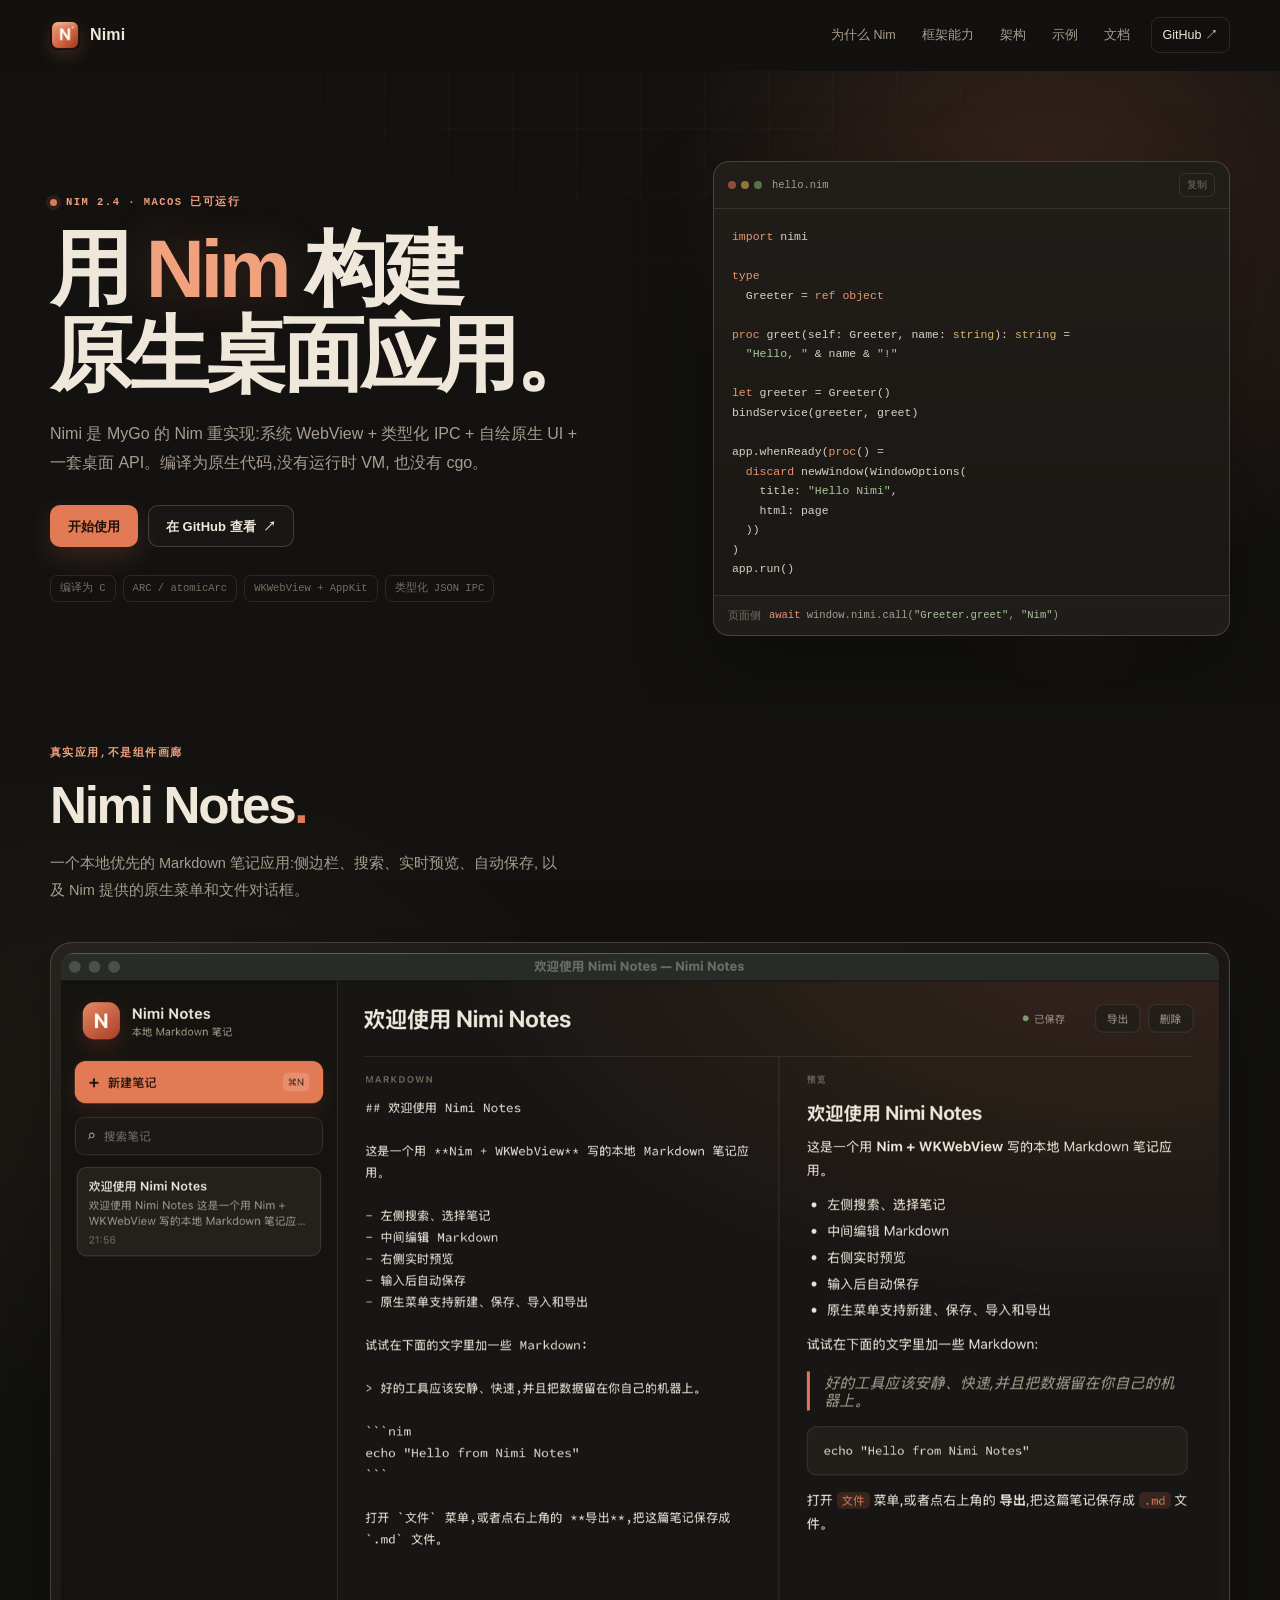
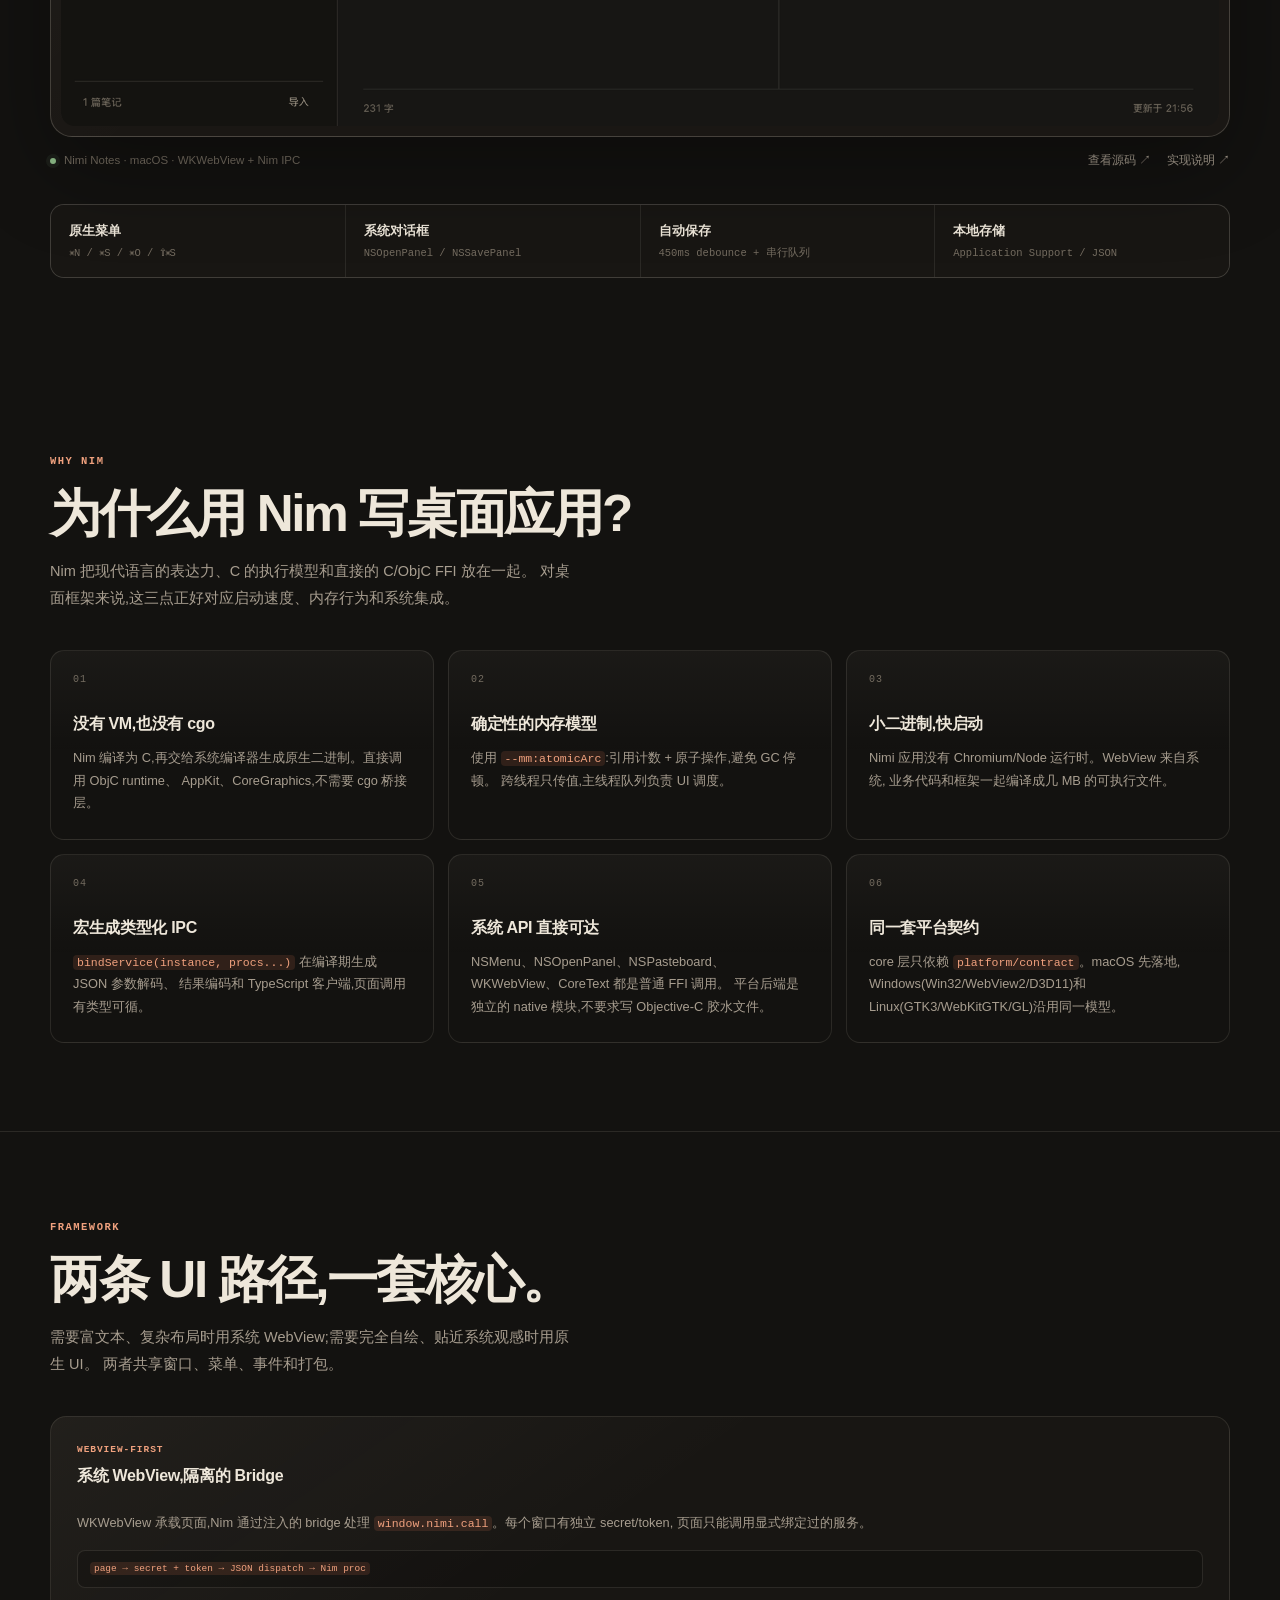
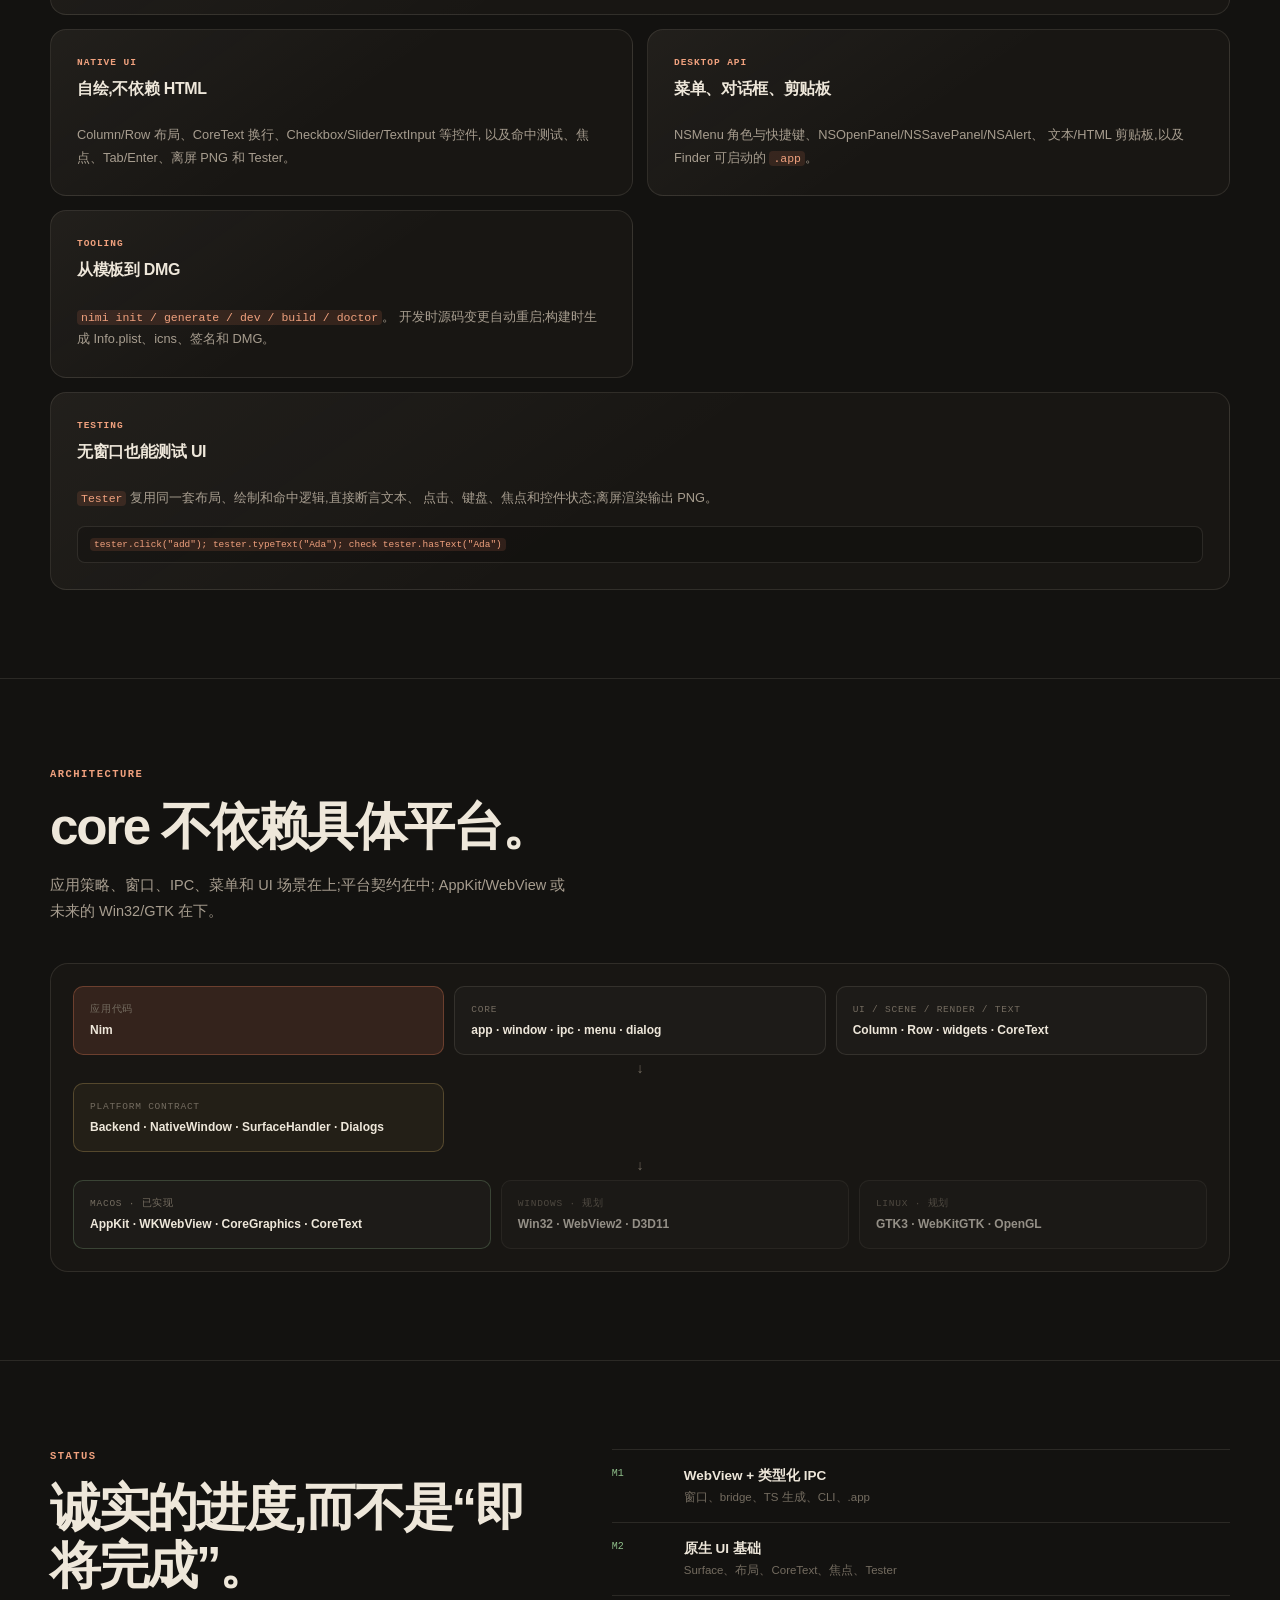
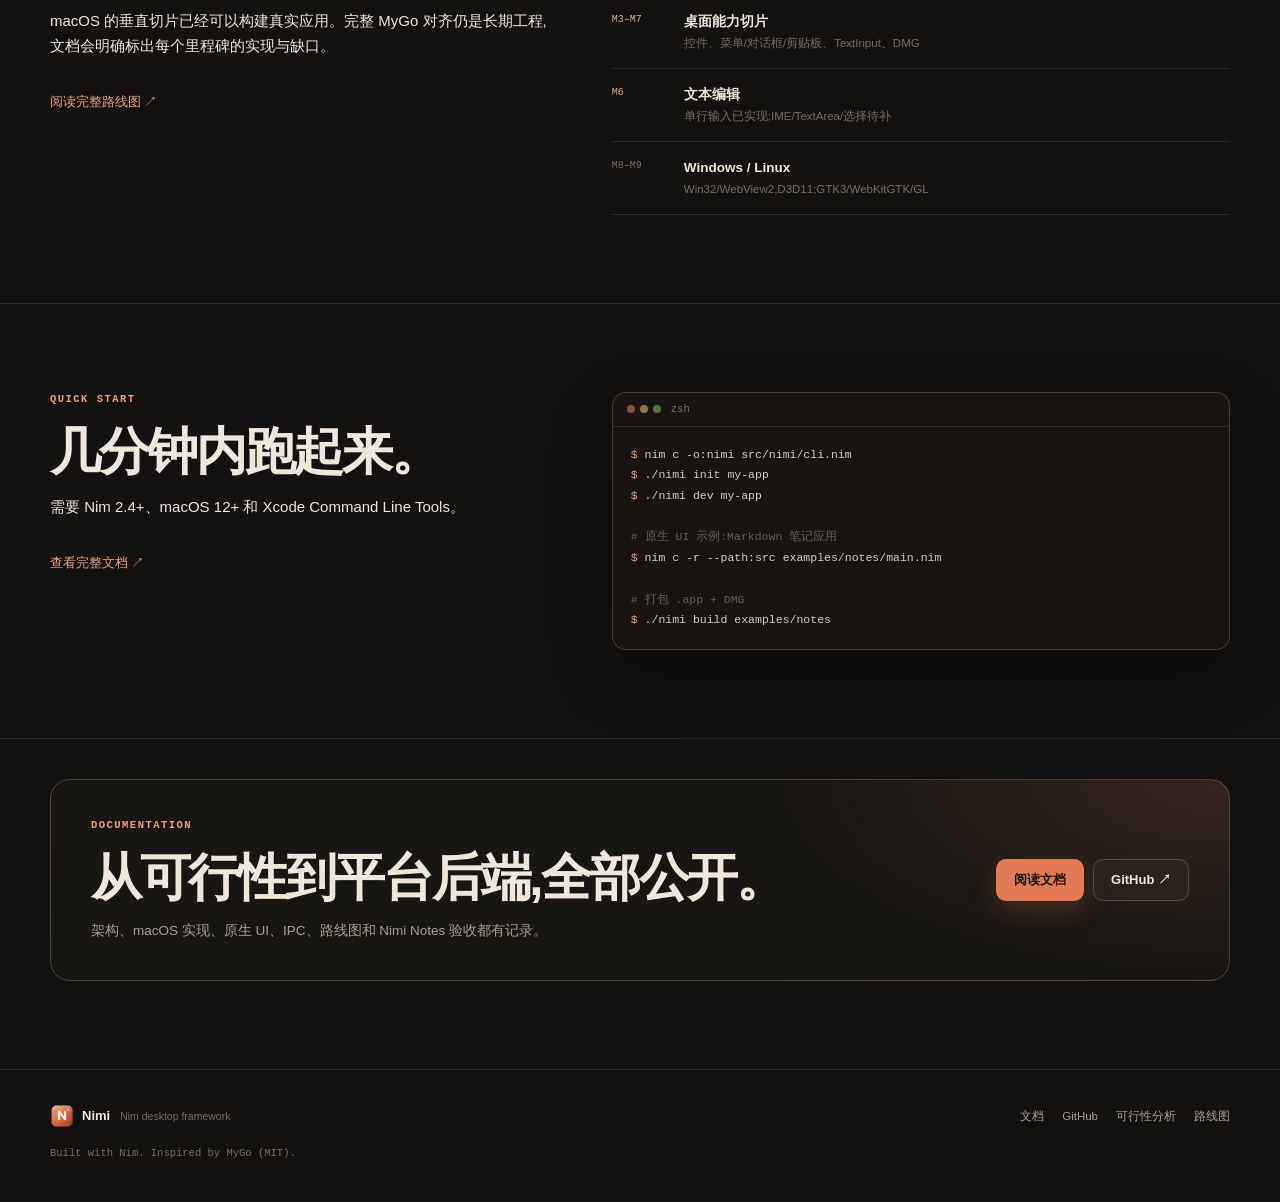
==== site/index.html @ d2fc0e1e "Initial Nimi framework, notes demo, and official site Co-Authored-By: Claude Code <noreply@anthropic" ====
<!DOCTYPE html>
<html lang="zh-CN">
<head>
  <meta charset="utf-8">
  <meta name="viewport" content="width=device-width, initial-scale=1">
  <meta name="color-scheme" content="dark">
  <title>Nimi — 用 Nim 构建原生桌面应用</title>
  <meta name="description" content="Nimi 是 MyGo 的 Nim 重实现:系统 WebView + 类型化 IPC + 自绘原生 UI + 一套桌面 API。编译为原生代码,无 VM,无 cgo。">
  <meta property="og:title" content="Nimi — 用 Nim 构建原生桌面应用">
  <meta property="og:description" content="系统 WebView + 类型化 IPC + 自绘原生 UI。用 Nim 写桌面应用。">
  <meta property="og:type" content="website">
  <meta property="og:url" content="https://nimi.zhi.moe/">
  <meta property="og:image" content="https://nimi.zhi.moe/assets/nimi-notes.png">
  <link rel="canonical" href="https://nimi.zhi.moe/">
  <link rel="icon" type="image/png" href="assets/icon.png">
  <script>document.documentElement.classList.add("js");</script>
  <link rel="stylesheet" href="styles.css">
  <script src="main.js" defer></script>
</head>
<body>
  <a class="skip-link" href="#main">跳到正文</a>

  <header class="site-header" id="top">
    <div class="wrap header-inner">
      <a class="brand" href="index.html" aria-label="Nimi 首页">
        <img src="assets/icon.png" alt="" width="30" height="30">
        <span>Nimi</span>
      </a>
      <button class="nav-toggle" type="button" aria-expanded="false" aria-controls="site-nav">
        <span></span><span></span>
        <span class="sr-only">打开导航</span>
      </button>
      <nav class="site-nav" id="site-nav" aria-label="主导航">
        <a href="#why-nim">为什么 Nim</a>
        <a href="#features">框架能力</a>
        <a href="#architecture">架构</a>
        <a href="#demo">示例</a>
        <a href="docs.html">文档</a>
        <a class="nav-github" href="https://github.com/zhimoe/nimi" target="_blank" rel="noreferrer">
          GitHub <span aria-hidden="true">↗</span>
        </a>
      </nav>
    </div>
  </header>

  <main id="main">
    <section class="hero">
      <div class="hero-glow" aria-hidden="true"></div>
      <div class="wrap hero-grid">
        <div class="hero-copy reveal">
          <p class="eyebrow"><span class="pulse"></span> Nim 2.4 · macOS 已可运行</p>
          <h1>用 <em>Nim</em> 构建<br>原生桌面应用。</h1>
          <p class="lede">
            Nimi 是 MyGo 的 Nim 重实现:系统 WebView + 类型化 IPC +
            自绘原生 UI + 一套桌面 API。编译为原生代码,没有运行时 VM,
            也没有 cgo。
          </p>
          <div class="actions">
            <a class="button primary" href="docs.html">开始使用</a>
            <a class="button ghost" href="https://github.com/zhimoe/nimi" target="_blank" rel="noreferrer">
              在 GitHub 查看 <span aria-hidden="true">↗</span>
            </a>
          </div>
          <ul class="hero-facts" aria-label="项目要点">
            <li>编译为 C</li>
            <li>ARC / atomicArc</li>
            <li>WKWebView + AppKit</li>
            <li>类型化 JSON IPC</li>
          </ul>
        </div>

        <div class="hero-code reveal" role="group" aria-label="Nimi 代码示例">
          <div class="code-window">
            <div class="code-bar">
              <span class="dots" aria-hidden="true"><i></i><i></i><i></i></span>
              <span>hello.nim</span>
              <button class="copy" type="button" data-copy="#hero-code">复制</button>
            </div>
            <pre id="hero-code"><code><span class="kw">import</span> nimi

<span class="kw">type</span>
  Greeter = <span class="kw">ref object</span>

<span class="kw">proc</span> greet(self: Greeter, name: <span class="ty">string</span>): <span class="ty">string</span> =
  <span class="st">"Hello, "</span> &amp; name &amp; <span class="st">"!"</span>

<span class="kw">let</span> greeter = Greeter()
bindService(greeter, greet)

app.whenReady(<span class="kw">proc</span>() =
  <span class="kw">discard</span> newWindow(WindowOptions(
    title: <span class="st">"Hello Nimi"</span>,
    html: page
  ))
)
app.run()</code></pre>
            <div class="code-foot">
              <span>页面侧</span>
              <code><span class="kw">await</span> window.nimi.call(<span class="st">"Greeter.greet"</span>, <span class="st">"Nim"</span>)</code>
            </div>
          </div>
          <div class="glow-card" aria-hidden="true"></div>
        </div>
      </div>
    </section>

    <section class="demo-section" id="demo">
      <div class="wrap">
        <div class="section-head reveal">
          <p class="eyebrow">真实应用,不是组件画廊</p>
          <h2>Nimi Notes<span class="accent">.</span></h2>
          <p>
            一个本地优先的 Markdown 笔记应用:侧边栏、搜索、实时预览、自动保存,
            以及 Nim 提供的原生菜单和文件对话框。
          </p>
        </div>

        <figure class="app-shot reveal">
          <div class="shot-frame">
            <img src="assets/nimi-notes.png"
                 alt="Nimi Notes 应用界面:左侧笔记列表,中间 Markdown 编辑器,右侧实时预览"
                 width="1800" height="1202" loading="lazy">
          </div>
          <figcaption>
            <div class="shot-meta">
              <span class="status-dot"></span>
              <span>Nimi Notes · macOS · WKWebView + Nim IPC</span>
            </div>
            <div class="shot-links">
              <a href="https://github.com/zhimoe/nimi/tree/main/examples/notes" target="_blank" rel="noreferrer">查看源码 ↗</a>
              <a href="https://github.com/zhimoe/nimi/blob/main/docs/12-notes-demo.md" target="_blank" rel="noreferrer">实现说明 ↗</a>
            </div>
          </figcaption>
        </figure>

        <div class="demo-points reveal">
          <div><strong>原生菜单</strong><span>⌘N / ⌘S / ⌘O / ⇧⌘S</span></div>
          <div><strong>系统对话框</strong><span>NSOpenPanel / NSSavePanel</span></div>
          <div><strong>自动保存</strong><span>450ms debounce + 串行队列</span></div>
          <div><strong>本地存储</strong><span>Application Support / JSON</span></div>
        </div>
      </div>
    </section>

    <section class="section why" id="why-nim">
      <div class="wrap">
        <div class="section-head reveal">
          <p class="eyebrow">Why Nim</p>
          <h2>为什么用 Nim 写桌面应用?</h2>
          <p>
            Nim 把现代语言的表达力、C 的执行模型和直接的 C/ObjC FFI 放在一起。
            对桌面框架来说,这三点正好对应启动速度、内存行为和系统集成。
          </p>
        </div>

        <div class="card-grid">
          <article class="feature-card reveal">
            <span class="card-index">01</span>
            <h3>没有 VM,也没有 cgo</h3>
            <p>
              Nim 编译为 C,再交给系统编译器生成原生二进制。直接调用 ObjC runtime、
              AppKit、CoreGraphics,不需要 cgo 桥接层。
            </p>
          </article>
          <article class="feature-card reveal">
            <span class="card-index">02</span>
            <h3>确定性的内存模型</h3>
            <p>
              使用 <code>--mm:atomicArc</code>:引用计数 + 原子操作,避免 GC 停顿。
              跨线程只传值,主线程队列负责 UI 调度。
            </p>
          </article>
          <article class="feature-card reveal">
            <span class="card-index">03</span>
            <h3>小二进制,快启动</h3>
            <p>
              Nimi 应用没有 Chromium/Node 运行时。WebView 来自系统,
              业务代码和框架一起编译成几 MB 的可执行文件。
            </p>
          </article>
          <article class="feature-card reveal">
            <span class="card-index">04</span>
            <h3>宏生成类型化 IPC</h3>
            <p>
              <code>bindService(instance, procs...)</code> 在编译期生成 JSON 参数解码、
              结果编码和 TypeScript 客户端,页面调用有类型可循。
            </p>
          </article>
          <article class="feature-card reveal">
            <span class="card-index">05</span>
            <h3>系统 API 直接可达</h3>
            <p>
              NSMenu、NSOpenPanel、NSPasteboard、WKWebView、CoreText 都是普通 FFI 调用。
              平台后端是独立的 native 模块,不要求写 Objective-C 胶水文件。
            </p>
          </article>
          <article class="feature-card reveal">
            <span class="card-index">06</span>
            <h3>同一套平台契约</h3>
            <p>
              core 层只依赖 <code>platform/contract</code>。macOS 先落地,
              Windows(Win32/WebView2/D3D11)和 Linux(GTK3/WebKitGTK/GL)沿用同一模型。
            </p>
          </article>
        </div>
      </div>
    </section>

    <section class="section features" id="features">
      <div class="wrap">
        <div class="section-head reveal">
          <p class="eyebrow">Framework</p>
          <h2>两条 UI 路径,一套核心。</h2>
          <p>
            需要富文本、复杂布局时用系统 WebView;需要完全自绘、贴近系统观感时用原生 UI。
            两者共享窗口、菜单、事件和打包。
          </p>
        </div>

        <div class="bento">
          <article class="bento-card wide reveal">
            <div class="bento-head">
              <span class="tag">WebView-first</span>
              <h3>系统 WebView,隔离的 Bridge</h3>
            </div>
            <p>
              WKWebView 承载页面,Nim 通过注入的 bridge 处理
              <code>window.nimi.call</code>。每个窗口有独立 secret/token,
              页面只能调用显式绑定过的服务。
            </p>
            <div class="mini-code"><code>page → secret + token → JSON dispatch → Nim proc</code></div>
          </article>

          <article class="bento-card reveal">
            <div class="bento-head">
              <span class="tag">Native UI</span>
              <h3>自绘,不依赖 HTML</h3>
            </div>
            <p>
              Column/Row 布局、CoreText 换行、Checkbox/Slider/TextInput 等控件,
              以及命中测试、焦点、Tab/Enter、离屏 PNG 和 Tester。
            </p>
          </article>

          <article class="bento-card reveal">
            <div class="bento-head">
              <span class="tag">Desktop API</span>
              <h3>菜单、对话框、剪贴板</h3>
            </div>
            <p>
              NSMenu 角色与快捷键、NSOpenPanel/NSSavePanel/NSAlert、
              文本/HTML 剪贴板,以及 Finder 可启动的 <code>.app</code>。
            </p>
          </article>

          <article class="bento-card reveal">
            <div class="bento-head">
              <span class="tag">Tooling</span>
              <h3>从模板到 DMG</h3>
            </div>
            <p>
              <code>nimi init / generate / dev / build / doctor</code>。
              开发时源码变更自动重启;构建时生成 Info.plist、icns、签名和 DMG。
            </p>
          </article>

          <article class="bento-card wide reveal">
            <div class="bento-head">
              <span class="tag">Testing</span>
              <h3>无窗口也能测试 UI</h3>
            </div>
            <p>
              <code>Tester</code> 复用同一套布局、绘制和命中逻辑,直接断言文本、
              点击、键盘、焦点和控件状态;离屏渲染输出 PNG。
            </p>
            <div class="mini-code"><code>tester.click("add"); tester.typeText("Ada"); check tester.hasText("Ada")</code></div>
          </article>
        </div>
      </div>
    </section>

    <section class="section architecture" id="architecture">
      <div class="wrap">
        <div class="section-head reveal">
          <p class="eyebrow">Architecture</p>
          <h2>core 不依赖具体平台。</h2>
          <p>
            应用策略、窗口、IPC、菜单和 UI 场景在上;平台契约在中;
            AppKit/WebView 或未来的 Win32/GTK 在下。
          </p>
        </div>

        <div class="arch reveal" role="group" aria-label="Nimi 分层架构">
          <div class="arch-row">
            <div class="arch-box app-box">
              <span>应用代码</span>
              <strong>Nim</strong>
            </div>
            <div class="arch-box">
              <span>core</span>
              <strong>app · window · ipc · menu · dialog</strong>
            </div>
            <div class="arch-box">
              <span>ui / scene / render / text</span>
              <strong>Column · Row · widgets · CoreText</strong>
            </div>
          </div>
          <div class="arch-arrow" aria-hidden="true">↓</div>
          <div class="arch-row">
            <div class="arch-box contract-box">
              <span>platform contract</span>
              <strong>Backend · NativeWindow · SurfaceHandler · Dialogs</strong>
            </div>
          </div>
          <div class="arch-arrow" aria-hidden="true">↓</div>
          <div class="arch-row backends">
            <div class="arch-box mac">
              <span>macOS · 已实现</span>
              <strong>AppKit · WKWebView · CoreGraphics · CoreText</strong>
            </div>
            <div class="arch-box planned">
              <span>Windows · 规划</span>
              <strong>Win32 · WebView2 · D3D11</strong>
            </div>
            <div class="arch-box planned">
              <span>Linux · 规划</span>
              <strong>GTK3 · WebKitGTK · OpenGL</strong>
            </div>
          </div>
        </div>
      </div>
    </section>

    <section class="section status" id="status">
      <div class="wrap status-grid">
        <div class="section-head reveal">
          <p class="eyebrow">Status</p>
          <h2>诚实的进度,而不是“即将完成”。</h2>
          <p>
            macOS 的垂直切片已经可以构建真实应用。完整 MyGo 对齐仍是长期工程,
            文档会明确标出每个里程碑的实现与缺口。
          </p>
          <a class="text-link" href="https://github.com/zhimoe/nimi/blob/main/docs/05-roadmap.md" target="_blank" rel="noreferrer">阅读完整路线图 ↗</a>
        </div>
        <ol class="milestones reveal">
          <li class="done"><span>M1</span><div><strong>WebView + 类型化 IPC</strong><small>窗口、bridge、TS 生成、CLI、.app</small></div></li>
          <li class="done"><span>M2</span><div><strong>原生 UI 基础</strong><small>Surface、布局、CoreText、焦点、Tester</small></div></li>
          <li class="partial"><span>M3–M7</span><div><strong>桌面能力切片</strong><small>控件、菜单/对话框/剪贴板、TextInput、DMG</small></div></li>
          <li class="partial"><span>M6</span><div><strong>文本编辑</strong><small>单行输入已实现;IME/TextArea/选择待补</small></div></li>
          <li class="planned"><span>M8–M9</span><div><strong>Windows / Linux</strong><small>Win32/WebView2,D3D11;GTK3/WebKitGTK/GL</small></div></li>
        </ol>
      </div>
    </section>

    <section class="section quickstart" id="quickstart">
      <div class="wrap quickstart-grid">
        <div class="section-head reveal">
          <p class="eyebrow">Quick start</p>
          <h2>几分钟内跑起来。</h2>
          <p>需要 Nim 2.4+、macOS 12+ 和 Xcode Command Line Tools。</p>
          <a class="text-link" href="docs.html">查看完整文档 ↗</a>
        </div>
        <div class="terminal reveal">
          <div class="terminal-bar">
            <span class="dots" aria-hidden="true"><i></i><i></i><i></i></span>
            <span>zsh</span>
          </div>
          <pre><code><span class="prompt">$</span> nim c -o:nimi src/nimi/cli.nim
<span class="prompt">$</span> ./nimi init my-app
<span class="prompt">$</span> ./nimi dev my-app

<span class="comment"># 原生 UI 示例:Markdown 笔记应用</span>
<span class="prompt">$</span> nim c -r --path:src examples/notes/main.nim

<span class="comment"># 打包 .app + DMG</span>
<span class="prompt">$</span> ./nimi build examples/notes</code></pre>
        </div>
      </div>
    </section>

    <section class="section docs-cta">
      <div class="wrap cta-card reveal">
        <div>
          <p class="eyebrow">Documentation</p>
          <h2>从可行性到平台后端,全部公开。</h2>
          <p>架构、macOS 实现、原生 UI、IPC、路线图和 Nimi Notes 验收都有记录。</p>
        </div>
        <div class="cta-actions">
          <a class="button primary" href="docs.html">阅读文档</a>
          <a class="button ghost" href="https://github.com/zhimoe/nimi" target="_blank" rel="noreferrer">GitHub ↗</a>
        </div>
      </div>
    </section>
  </main>

  <footer class="site-footer">
    <div class="wrap footer-inner">
      <div class="footer-brand">
        <img src="assets/icon.png" alt="" width="24" height="24">
        <span>Nimi</span>
        <small>Nim desktop framework</small>
      </div>
      <div class="footer-links">
        <a href="docs.html">文档</a>
        <a href="https://github.com/zhimoe/nimi" target="_blank" rel="noreferrer">GitHub</a>
        <a href="https://github.com/zhimoe/nimi/blob/main/docs/00-feasibility.md" target="_blank" rel="noreferrer">可行性分析</a>
        <a href="https://github.com/zhimoe/nimi/blob/main/docs/05-roadmap.md" target="_blank" rel="noreferrer">路线图</a>
      </div>
      <p class="footer-note">Built with Nim. Inspired by MyGo (MIT).</p>
    </div>
  </footer>
</body>
</html>
---- site/styles.css ----
:root {
  color-scheme: dark;
  --bg: #131210;
  --bg-soft: #181613;
  --panel: #1d1a17;
  --panel-2: #24201c;
  --line: rgba(255, 243, 226, 0.1);
  --line-strong: rgba(255, 243, 226, 0.18);
  --text: #eee7da;
  --muted: #a79d8f;
  --faint: #746c60;
  --accent: #e17a55;
  --accent-2: #f0a17e;
  --accent-soft: rgba(225, 122, 85, 0.14);
  --green: #8fbf8a;
  --gold: #d8b26a;
  --mono: "SF Mono", "SFMono-Regular", ui-monospace, Menlo, Consolas, monospace;
  --sans: -apple-system, BlinkMacSystemFont, "Segoe UI", "Helvetica Neue",
          "PingFang SC", "Hiragino Sans GB", "Microsoft YaHei", sans-serif;
  --radius: 16px;
  --wrap: 1180px;
}

* { box-sizing: border-box; }

html {
  scroll-behavior: smooth;
  scroll-padding-top: 86px;
}

body {
  margin: 0;
  overflow-x: hidden;
  background:
    radial-gradient(1100px 700px at 78% -8%, rgba(225, 122, 85, 0.12), transparent 62%),
    radial-gradient(900px 600px at 8% 18%, rgba(216, 178, 106, 0.06), transparent 55%),
    var(--bg);
  color: var(--text);
  font-family: var(--sans);
  font-size: 15px;
  line-height: 1.65;
  -webkit-font-smoothing: antialiased;
}

body::before {
  position: fixed;
  inset: 0;
  z-index: -1;
  background-image:
    linear-gradient(rgba(255, 243, 226, 0.025) 1px, transparent 1px),
    linear-gradient(90deg, rgba(255, 243, 226, 0.025) 1px, transparent 1px);
  background-size: 64px 64px;
  mask-image: radial-gradient(ellipse 70% 55% at 50% 0%, #000 30%, transparent 75%);
  content: "";
  pointer-events: none;
}

img { display: block; max-width: 100%; }
a { color: inherit; }
button { font: inherit; color: inherit; }
code, pre, kbd { font-family: var(--mono); }

::selection { background: rgba(225, 122, 85, 0.35); }

.sr-only {
  position: absolute;
  width: 1px;
  height: 1px;
  padding: 0;
  overflow: hidden;
  clip: rect(0, 0, 0, 0);
  white-space: nowrap;
  border: 0;
}

.skip-link {
  position: fixed;
  top: -100px;
  left: 16px;
  z-index: 100;
  padding: 10px 14px;
  border-radius: 8px;
  background: var(--accent);
  color: #1c100a;
  font-weight: 650;
  text-decoration: none;
}
.skip-link:focus { top: 12px; }

.wrap {
  width: min(calc(100% - 48px), var(--wrap));
  margin: 0 auto;
}

/* --- header ------------------------------------------------------------- */

.site-header {
  position: sticky;
  top: 0;
  z-index: 30;
  border-bottom: 1px solid transparent;
  background: rgba(19, 18, 16, 0.55);
  backdrop-filter: blur(18px) saturate(1.2);
}

.site-header.is-scrolled { border-bottom-color: var(--line); }

.header-inner {
  display: flex;
  align-items: center;
  justify-content: space-between;
  min-height: 70px;
}

.brand {
  display: inline-flex;
  align-items: center;
  gap: 10px;
  text-decoration: none;
  font-size: 16px;
  font-weight: 700;
  letter-spacing: 0.01em;
}

.brand img {
  width: 30px;
  height: 30px;
  border-radius: 8px;
  box-shadow: 0 6px 16px rgba(225, 122, 85, 0.2);
}

.site-nav {
  display: flex;
  align-items: center;
  gap: 4px;
}

.site-nav a {
  padding: 7px 11px;
  border-radius: 8px;
  color: var(--muted);
  font-size: 12.5px;
  text-decoration: none;
  transition: color 140ms ease, background 140ms ease;
}

.site-nav a:hover { color: var(--text); background: rgba(255, 243, 226, 0.05); }

.site-nav .nav-github {
  margin-left: 6px;
  border: 1px solid var(--line);
  color: var(--text);
}

.nav-toggle {
  display: none;
  width: 38px;
  height: 38px;
  padding: 0;
  border: 1px solid var(--line);
  border-radius: 9px;
  background: transparent;
  cursor: pointer;
}

.nav-toggle span:not(.sr-only) {
  display: block;
  width: 16px;
  height: 1.5px;
  margin: 4px auto;
  background: var(--text);
}

/* --- hero --------------------------------------------------------------- */

.hero {
  position: relative;
  padding: 90px 0 74px;
  overflow: hidden;
}

.hero-glow {
  position: absolute;
  top: -260px;
  right: -180px;
  width: 820px;
  height: 820px;
  border-radius: 50%;
  background: radial-gradient(circle, rgba(225, 122, 85, 0.19), transparent 68%);
  filter: blur(8px);
  pointer-events: none;
}

.hero-grid {
  position: relative;
  display: grid;
  grid-template-columns: minmax(0, 1.08fr) minmax(0, 0.92fr);
  gap: 56px;
  align-items: center;
}

.hero-grid > * { min-width: 0; }

.eyebrow {
  display: flex;
  align-items: center;
  gap: 9px;
  margin: 0 0 16px;
  color: var(--accent-2);
  font: 600 10.5px/1.4 var(--mono);
  letter-spacing: 0.14em;
  text-transform: uppercase;
}

.pulse {
  width: 7px;
  height: 7px;
  border-radius: 50%;
  background: var(--accent);
  box-shadow: 0 0 0 4px rgba(225, 122, 85, 0.12);
  animation: pulse 2.6s ease-in-out infinite;
}

@keyframes pulse {
  0%, 100% { box-shadow: 0 0 0 4px rgba(225, 122, 85, 0.12); }
  50% { box-shadow: 0 0 0 7px rgba(225, 122, 85, 0.05); }
}

h1 {
  margin: 0;
  font-size: clamp(3rem, 6.4vw, 5.6rem);
  font-weight: 680;
  letter-spacing: -0.055em;
  line-height: 1.05;
}

h1 em {
  color: var(--accent-2);
  font-style: normal;
  text-shadow: 0 0 50px rgba(225, 122, 85, 0.25);
}

.lede {
  max-width: 33em;
  margin: 22px 0 0;
  color: var(--muted);
  font-size: 16px;
  line-height: 1.8;
}

.actions {
  display: flex;
  flex-wrap: wrap;
  gap: 10px;
  margin-top: 28px;
}

.button {
  display: inline-flex;
  align-items: center;
  justify-content: center;
  gap: 7px;
  min-height: 42px;
  padding: 0 17px;
  border: 1px solid transparent;
  border-radius: 10px;
  font-size: 13px;
  font-weight: 620;
  text-decoration: none;
  transition: transform 140ms ease, filter 140ms ease, border-color 140ms ease;
}

.button:hover { transform: translateY(-1px); }
.button:active { transform: translateY(0); }

.button.primary {
  background: var(--accent);
  color: #1d110b;
  box-shadow: 0 10px 26px rgba(225, 122, 85, 0.18);
}
.button.primary:hover { filter: brightness(1.07); }

.button.ghost {
  border-color: var(--line-strong);
  background: rgba(255, 243, 226, 0.025);
  color: var(--text);
}
.button.ghost:hover { border-color: rgba(255, 243, 226, 0.32); }

.hero-facts {
  display: flex;
  flex-wrap: wrap;
  gap: 7px;
  margin: 28px 0 0;
  padding: 0;
  list-style: none;
}

.hero-facts li {
  padding: 5px 9px;
  border: 1px solid var(--line);
  border-radius: 7px;
  color: var(--faint);
  font: 10.5px/1.4 var(--mono);
}

/* --- code window -------------------------------------------------------- */

.hero-code { position: relative; }

.code-window {
  position: relative;
  z-index: 1;
  overflow: hidden;
  border: 1px solid var(--line-strong);
  border-radius: var(--radius);
  background: linear-gradient(180deg, #211d19, #1a1714);
  box-shadow: 0 30px 80px rgba(0, 0, 0, 0.36);
}

.glow-card {
  position: absolute;
  right: -30px;
  bottom: -36px;
  width: 72%;
  height: 60%;
  border-radius: 50%;
  background: radial-gradient(circle, rgba(225, 122, 85, 0.16), transparent 68%);
  filter: blur(30px);
  pointer-events: none;
}

.code-bar,
.terminal-bar {
  display: flex;
  align-items: center;
  gap: 10px;
  padding: 11px 14px;
  border-bottom: 1px solid var(--line);
  color: var(--faint);
  font: 10.5px/1 var(--mono);
}

.code-bar > span:nth-child(2) { color: var(--muted); }

.dots { display: flex; gap: 5px; }
.dots i {
  width: 8px;
  height: 8px;
  border-radius: 50%;
  background: #3b342c;
}
.dots i:first-child { background: #8f4d3e; }
.dots i:nth-child(2) { background: #8f763e; }
.dots i:nth-child(3) { background: #55724a; }

.copy {
  margin-left: auto;
  padding: 4px 7px;
  border: 1px solid var(--line);
  border-radius: 6px;
  background: transparent;
  color: var(--faint);
  font: 10px var(--mono);
  cursor: pointer;
}
.copy:hover { color: var(--text); border-color: var(--line-strong); }

pre {
  margin: 0;
  overflow-x: auto;
}

.code-window pre {
  padding: 18px 18px 16px;
  color: #d9d0c2;
  font-size: 11.5px;
  line-height: 1.7;
  tab-size: 2;
}

.code-window code { font-family: var(--mono); }
.kw { color: #e8946f; }
.ty { color: #d8b26a; }
.st { color: #a9c79a; }
.comment { color: #6e6559; }

.code-foot {
  display: flex;
  flex-wrap: wrap;
  align-items: center;
  gap: 8px;
  padding: 11px 14px;
  border-top: 1px solid var(--line);
  background: rgba(255, 243, 226, 0.025);
  color: var(--faint);
  font-size: 10.5px;
}
.code-foot code { color: var(--muted); font-size: 10.5px; }

/* --- sections ----------------------------------------------------------- */

.section,
.demo-section {
  position: relative;
  padding: 88px 0;
}

.demo-section { padding-top: 36px; }

.section + .section { border-top: 1px solid var(--line); }

.section-head {
  max-width: 680px;
  margin-bottom: 38px;
}

.section-head h2,
.cta-card h2 {
  margin: 0;
  font-size: clamp(2rem, 4vw, 3.2rem);
  font-weight: 660;
  letter-spacing: -0.045em;
  line-height: 1.12;
}

.accent { color: var(--accent); }

.section-head > p:last-child {
  max-width: 36em;
  margin: 16px 0 0;
  color: var(--muted);
  font-size: 14.5px;
  line-height: 1.85;
}

.text-link {
  display: inline-block;
  margin-top: 18px;
  color: var(--accent-2);
  font-size: 12.5px;
  text-decoration: none;
}
.text-link:hover { text-decoration: underline; }

/* --- demo screenshot ---------------------------------------------------- */

.app-shot {
  margin: 0;
}

.shot-frame {
  position: relative;
  padding: 10px;
  overflow: hidden;
  border: 1px solid var(--line-strong);
  border-radius: 22px;
  background:
    linear-gradient(135deg, rgba(255, 243, 226, 0.05), transparent 45%),
    #1a1714;
  box-shadow: 0 32px 90px rgba(0, 0, 0, 0.32);
}

.shot-frame::after {
  position: absolute;
  inset: 10px;
  border-radius: 14px;
  box-shadow: inset 0 1px 0 rgba(255, 255, 255, 0.08);
  content: "";
  pointer-events: none;
}

.shot-frame img {
  width: 100%;
  height: auto;
  border-radius: 14px;
}

figcaption {
  display: flex;
  flex-wrap: wrap;
  align-items: center;
  justify-content: space-between;
  gap: 12px;
  margin-top: 14px;
  color: var(--faint);
  font-size: 11.5px;
}

.shot-meta { display: flex; align-items: center; gap: 8px; }

.status-dot {
  width: 6px;
  height: 6px;
  border-radius: 50%;
  background: var(--green);
  box-shadow: 0 0 0 4px rgba(143, 191, 138, 0.08);
}

.shot-links { display: flex; gap: 16px; }
.shot-links a {
  color: var(--muted);
  text-decoration: none;
}
.shot-links a:hover { color: var(--accent-2); }

.demo-points {
  display: grid;
  grid-template-columns: repeat(4, minmax(0, 1fr));
  gap: 1px;
  margin-top: 34px;
  overflow: hidden;
  border: 1px solid var(--line);
  border-radius: 14px;
  background: var(--line);
}

.demo-points > div {
  display: flex;
  flex-direction: column;
  gap: 4px;
  padding: 16px 18px;
  background: var(--bg-soft);
}

.demo-points strong { font-size: 12.5px; font-weight: 620; }
.demo-points span { color: var(--faint); font: 10.5px/1.5 var(--mono); }

/* --- cards -------------------------------------------------------------- */

.card-grid {
  display: grid;
  grid-template-columns: repeat(3, minmax(0, 1fr));
  gap: 14px;
}

.feature-card {
  position: relative;
  padding: 24px 22px;
  overflow: hidden;
  border: 1px solid var(--line);
  border-radius: 14px;
  background: linear-gradient(180deg, rgba(255, 243, 226, 0.035), transparent 55%);
  transition: border-color 180ms ease, transform 180ms ease;
}

.feature-card:hover {
  border-color: var(--line-strong);
  transform: translateY(-2px);
}

.card-index {
  display: block;
  margin-bottom: 26px;
  color: var(--faint);
  font: 10px/1 var(--mono);
  letter-spacing: 0.1em;
}

.feature-card h3,
.bento-card h3 {
  margin: 0 0 10px;
  font-size: 16px;
  font-weight: 640;
  letter-spacing: -0.02em;
}

.feature-card p,
.bento-card p {
  margin: 0;
  color: var(--muted);
  font-size: 12.8px;
  line-height: 1.75;
}

.feature-card code,
.bento-card code {
  padding: 1px 4px;
  border-radius: 4px;
  background: var(--accent-soft);
  color: var(--accent-2);
  font-size: 0.9em;
}

/* --- bento -------------------------------------------------------------- */

.bento {
  display: grid;
  grid-template-columns: repeat(2, minmax(0, 1fr));
  gap: 14px;
}

.bento-card {
  padding: 26px;
  border: 1px solid var(--line);
  border-radius: 16px;
  background:
    linear-gradient(145deg, rgba(255, 243, 226, 0.045), transparent 50%),
    var(--bg-soft);
}

.bento-card.wide { grid-column: span 2; }

.bento-head {
  display: flex;
  flex-direction: column;
  align-items: flex-start;
  gap: 7px;
  margin-bottom: 12px;
}

.tag {
  color: var(--accent-2);
  font: 600 9.5px/1.4 var(--mono);
  letter-spacing: 0.1em;
  text-transform: uppercase;
}

.mini-code {
  margin-top: 16px;
  padding: 10px 12px;
  overflow-x: auto;
  border: 1px solid var(--line);
  border-radius: 8px;
  background: rgba(0, 0, 0, 0.18);
  color: var(--muted);
  font: 10.5px/1.5 var(--mono);
}

/* --- architecture ------------------------------------------------------- */

.arch {
  padding: 22px;
  border: 1px solid var(--line);
  border-radius: 18px;
  background: var(--bg-soft);
}

.arch-row {
  display: grid;
  grid-template-columns: repeat(3, minmax(0, 1fr));
  gap: 10px;
}

.arch-row + .arch-arrow + .arch-row { margin-top: 0; }

.arch-box {
  padding: 16px 16px 14px;
  border: 1px solid var(--line);
  border-radius: 10px;
  background: rgba(255, 243, 226, 0.025);
}

.arch-box span {
  display: block;
  margin-bottom: 5px;
  color: var(--faint);
  font: 9.5px/1.4 var(--mono);
  letter-spacing: 0.08em;
  text-transform: uppercase;
}

.arch-box strong {
  display: block;
  color: var(--text);
  font-size: 12px;
  font-weight: 580;
  line-height: 1.55;
}

.arch-box.app-box {
  border-color: rgba(225, 122, 85, 0.32);
  background: var(--accent-soft);
}

.arch-box.contract-box {
  border-color: rgba(216, 178, 106, 0.28);
  background: rgba(216, 178, 106, 0.06);
}

.arch-box.mac { border-color: rgba(143, 191, 138, 0.26); }
.arch-box.planned { opacity: 0.58; }

.arch-arrow {
  padding: 7px 0;
  color: var(--faint);
  font: 14px/1 var(--mono);
  text-align: center;
}

.arch-row.backends { grid-template-columns: 1.2fr 1fr 1fr; }

/* --- status ------------------------------------------------------------- */

.status-grid,
.quickstart-grid {
  display: grid;
  grid-template-columns: minmax(0, 0.9fr) minmax(0, 1.1fr);
  gap: 56px;
  align-items: start;
}

.milestones {
  margin: 0;
  padding: 0;
  list-style: none;
}

.milestones li {
  display: flex;
  gap: 16px;
  padding: 15px 0;
  border-bottom: 1px solid var(--line);
}

.milestones li:first-child { border-top: 1px solid var(--line); }

.milestones > li > span {
  flex: 0 0 56px;
  padding-top: 2px;
  color: var(--faint);
  font: 10px/1.4 var(--mono);
}

.milestones strong {
  display: block;
  font-size: 13.5px;
  font-weight: 620;
}

.milestones small {
  display: block;
  margin-top: 2px;
  color: var(--faint);
  font-size: 11.5px;
  line-height: 1.55;
}

.milestones .done > span { color: var(--green); }
.milestones .partial > span { color: var(--gold); }
.milestones .planned > span { color: var(--faint); }

/* --- terminal ----------------------------------------------------------- */

.terminal {
  overflow: hidden;
  border: 1px solid var(--line-strong);
  border-radius: 14px;
  background: #171411;
  box-shadow: 0 24px 60px rgba(0, 0, 0, 0.25);
}

.terminal pre {
  padding: 18px;
  color: #d6cdbf;
  font-size: 11.5px;
  line-height: 1.8;
}

.terminal .prompt { color: var(--accent-2); }
.terminal .comment { color: #665d51; }

/* --- CTA ---------------------------------------------------------------- */

.docs-cta { padding-top: 40px; }

.cta-card {
  display: flex;
  align-items: center;
  justify-content: space-between;
  gap: 40px;
  padding: 38px 40px;
  border: 1px solid var(--line-strong);
  border-radius: 20px;
  background:
    radial-gradient(700px 300px at 100% 0%, rgba(225, 122, 85, 0.14), transparent 65%),
    var(--bg-soft);
}

.cta-card p:not(.eyebrow) {
  max-width: 34em;
  margin: 14px 0 0;
  color: var(--muted);
  font-size: 13.5px;
}

.cta-actions {
  display: flex;
  flex: 0 0 auto;
  gap: 9px;
}

/* --- footer ------------------------------------------------------------- */

.site-footer {
  padding: 34px 0 40px;
  border-top: 1px solid var(--line);
}

.footer-inner {
  display: flex;
  flex-wrap: wrap;
  align-items: center;
  justify-content: space-between;
  gap: 18px;
}

.footer-brand {
  display: flex;
  align-items: center;
  gap: 8px;
  font-size: 13px;
  font-weight: 650;
}

.footer-brand img { width: 24px; height: 24px; border-radius: 6px; }
.footer-brand small {
  margin-left: 2px;
  color: var(--faint);
  font-size: 10.5px;
  font-weight: 450;
}

.footer-links { display: flex; flex-wrap: wrap; gap: 18px; }
.footer-links a {
  color: var(--muted);
  font-size: 11.5px;
  text-decoration: none;
}
.footer-links a:hover { color: var(--accent-2); }

.footer-note {
  flex-basis: 100%;
  margin: 0;
  color: var(--faint);
  font: 10.5px/1.5 var(--mono);
}

/* --- motion ------------------------------------------------------------- */

.js .reveal {
  opacity: 0;
  transform: translateY(16px);
  transition: opacity 620ms cubic-bezier(0.2, 0.65, 0.3, 1),
              transform 620ms cubic-bezier(0.2, 0.65, 0.3, 1);
}

.js .reveal.is-visible { opacity: 1; transform: none; }

@media print {
  .js .reveal { opacity: 1; transform: none; }
}

@media (prefers-reduced-motion: reduce) {
  html { scroll-behavior: auto; }
  .js .reveal { opacity: 1; transform: none; transition: none; }
  .pulse { animation: none; }
}

/* --- 404 ---------------------------------------------------------------- */

.error-page {
  min-height: 80vh;
  display: grid;
  place-content: center;
  text-align: center;
}

.error-eyebrow { justify-content: center; }

.error-title {
  font-size: clamp(3rem, 10vw, 6rem);
  line-height: 1;
}

.error-lede { margin: 18px auto 0; }
.error-actions { justify-content: center; }

/* --- docs page ---------------------------------------------------------- */

.docs-hero { padding: 68px 0 42px; }
.docs-hero h1 { font-size: clamp(2.4rem, 5vw, 4rem); line-height: 1.1; }
.docs-hero .lede { max-width: 40em; }

.docs-layout {
  display: grid;
  grid-template-columns: 240px minmax(0, 1fr);
  gap: 54px;
  padding-bottom: 100px;
  align-items: start;
}

.docs-side {
  position: sticky;
  top: 94px;
  padding: 18px;
  border: 1px solid var(--line);
  border-radius: 14px;
  background: var(--bg-soft);
}

.docs-side strong {
  display: block;
  margin-bottom: 10px;
  color: var(--faint);
  font: 600 9.5px/1.4 var(--mono);
  letter-spacing: 0.12em;
  text-transform: uppercase;
}

.docs-side a {
  display: block;
  padding: 6px 8px;
  border-radius: 6px;
  color: var(--muted);
  font-size: 12px;
  text-decoration: none;
}
.docs-side a:hover { color: var(--text); background: rgba(255, 243, 226, 0.05); }

.docs-body { min-width: 0; }
.docs-body section { padding: 0 0 44px; }
.docs-body section + section { border-top: 1px solid var(--line); padding-top: 42px; }

.docs-body h2 {
  margin: 0 0 14px;
  font-size: 26px;
  font-weight: 650;
  letter-spacing: -0.03em;
}

.docs-body h3 {
  margin: 28px 0 10px;
  font-size: 16px;
  font-weight: 630;
}

.docs-body p, .docs-body li {
  color: var(--muted);
  font-size: 13.5px;
  line-height: 1.85;
}

.docs-body ul { padding-left: 20px; }
.docs-body li { margin: 5px 0; }

.docs-body code {
  padding: 1px 5px;
  border-radius: 5px;
  background: var(--accent-soft);
  color: var(--accent-2);
  font-size: 0.9em;
}

.docs-body pre {
  margin: 14px 0 18px;
  padding: 16px 18px;
  overflow-x: auto;
  border: 1px solid var(--line);
  border-radius: 10px;
  background: #171411;
  color: #d6cdbf;
  font-size: 11.5px;
  line-height: 1.8;
}

.docs-callout {
  margin: 18px 0;
  padding: 14px 16px;
  border: 1px solid rgba(216, 178, 106, 0.24);
  border-radius: 10px;
  background: rgba(216, 178, 106, 0.055);
  color: var(--muted);
  font-size: 12.5px;
  line-height: 1.7;
}

.docs-callout strong { color: var(--gold); }

.docs-table {
  width: 100%;
  margin: 14px 0 20px;
  border-collapse: collapse;
  font-size: 12.5px;
}
.docs-table th, .docs-table td {
  padding: 9px 10px;
  border-bottom: 1px solid var(--line);
  text-align: left;
  vertical-align: top;
}
.docs-table th { color: var(--faint); font-weight: 600; font: 10px var(--mono); }
.docs-table td { color: var(--muted); }
.docs-table code { white-space: nowrap; }

.docs-links {
  display: grid;
  grid-template-columns: repeat(2, minmax(0, 1fr));
  gap: 10px;
  margin-top: 14px;
}

.docs-links a {
  padding: 13px 14px;
  border: 1px solid var(--line);
  border-radius: 9px;
  color: var(--muted);
  font-size: 12px;
  text-decoration: none;
}
.docs-links a:hover { border-color: var(--line-strong); color: var(--text); }

/* --- responsive --------------------------------------------------------- */

@media (max-width: 980px) {
  .hero-grid { grid-template-columns: minmax(0, 1fr); gap: 42px; }
  .hero { padding-top: 64px; }
  .hero-code { width: 100%; max-width: 100%; }
  .status-grid, .quickstart-grid { grid-template-columns: 1fr; gap: 34px; }
  .card-grid { grid-template-columns: repeat(2, minmax(0, 1fr)); }
  .docs-layout { grid-template-columns: 1fr; gap: 28px; }
  .docs-side { position: static; }
  .cta-card { flex-direction: column; align-items: flex-start; }
}

@media (max-width: 760px) {
  .wrap { width: min(calc(100% - 32px), var(--wrap)); }
  .nav-toggle { display: block; }
  .site-nav {
    position: absolute;
    top: 70px;
    right: 16px;
    left: 16px;
    display: none;
    flex-direction: column;
    align-items: stretch;
    padding: 10px;
    border: 1px solid var(--line-strong);
    border-radius: 12px;
    background: rgba(24, 22, 19, 0.98);
    box-shadow: 0 20px 50px rgba(0, 0, 0, 0.35);
  }
  .site-nav.is-open { display: flex; }
  .site-nav a { padding: 10px 12px; }
  .site-nav .nav-github { margin-left: 0; }
  .hero { padding: 48px 0 54px; }
  h1 { font-size: clamp(2.6rem, 12vw, 4rem); }
  .section, .demo-section { padding: 62px 0; }
  .demo-section { padding-top: 18px; }
  .card-grid, .bento { grid-template-columns: 1fr; }
  .bento-card.wide { grid-column: auto; }
  .terminal pre { white-space: pre-wrap; overflow-wrap: anywhere; }
  .docs-table { display: block; overflow-x: auto; }
  .demo-points { grid-template-columns: repeat(2, minmax(0, 1fr)); }
  .arch-row, .arch-row.backends { grid-template-columns: 1fr; }
  .arch-arrow { padding: 3px 0; }
  .cta-card { padding: 28px 24px; }
  .docs-links { grid-template-columns: 1fr; }
  .footer-inner { align-items: flex-start; flex-direction: column; }
}

@media (max-width: 480px) {
  .hero-facts { gap: 5px; }
  .hero-facts li { font-size: 9.5px; }
  .demo-points { grid-template-columns: 1fr; }
  .actions .button { width: 100%; }
  .cta-actions { flex-direction: column; width: 100%; }
  .cta-actions .button { width: 100%; }
  .code-window pre { font-size: 10.5px; }
}
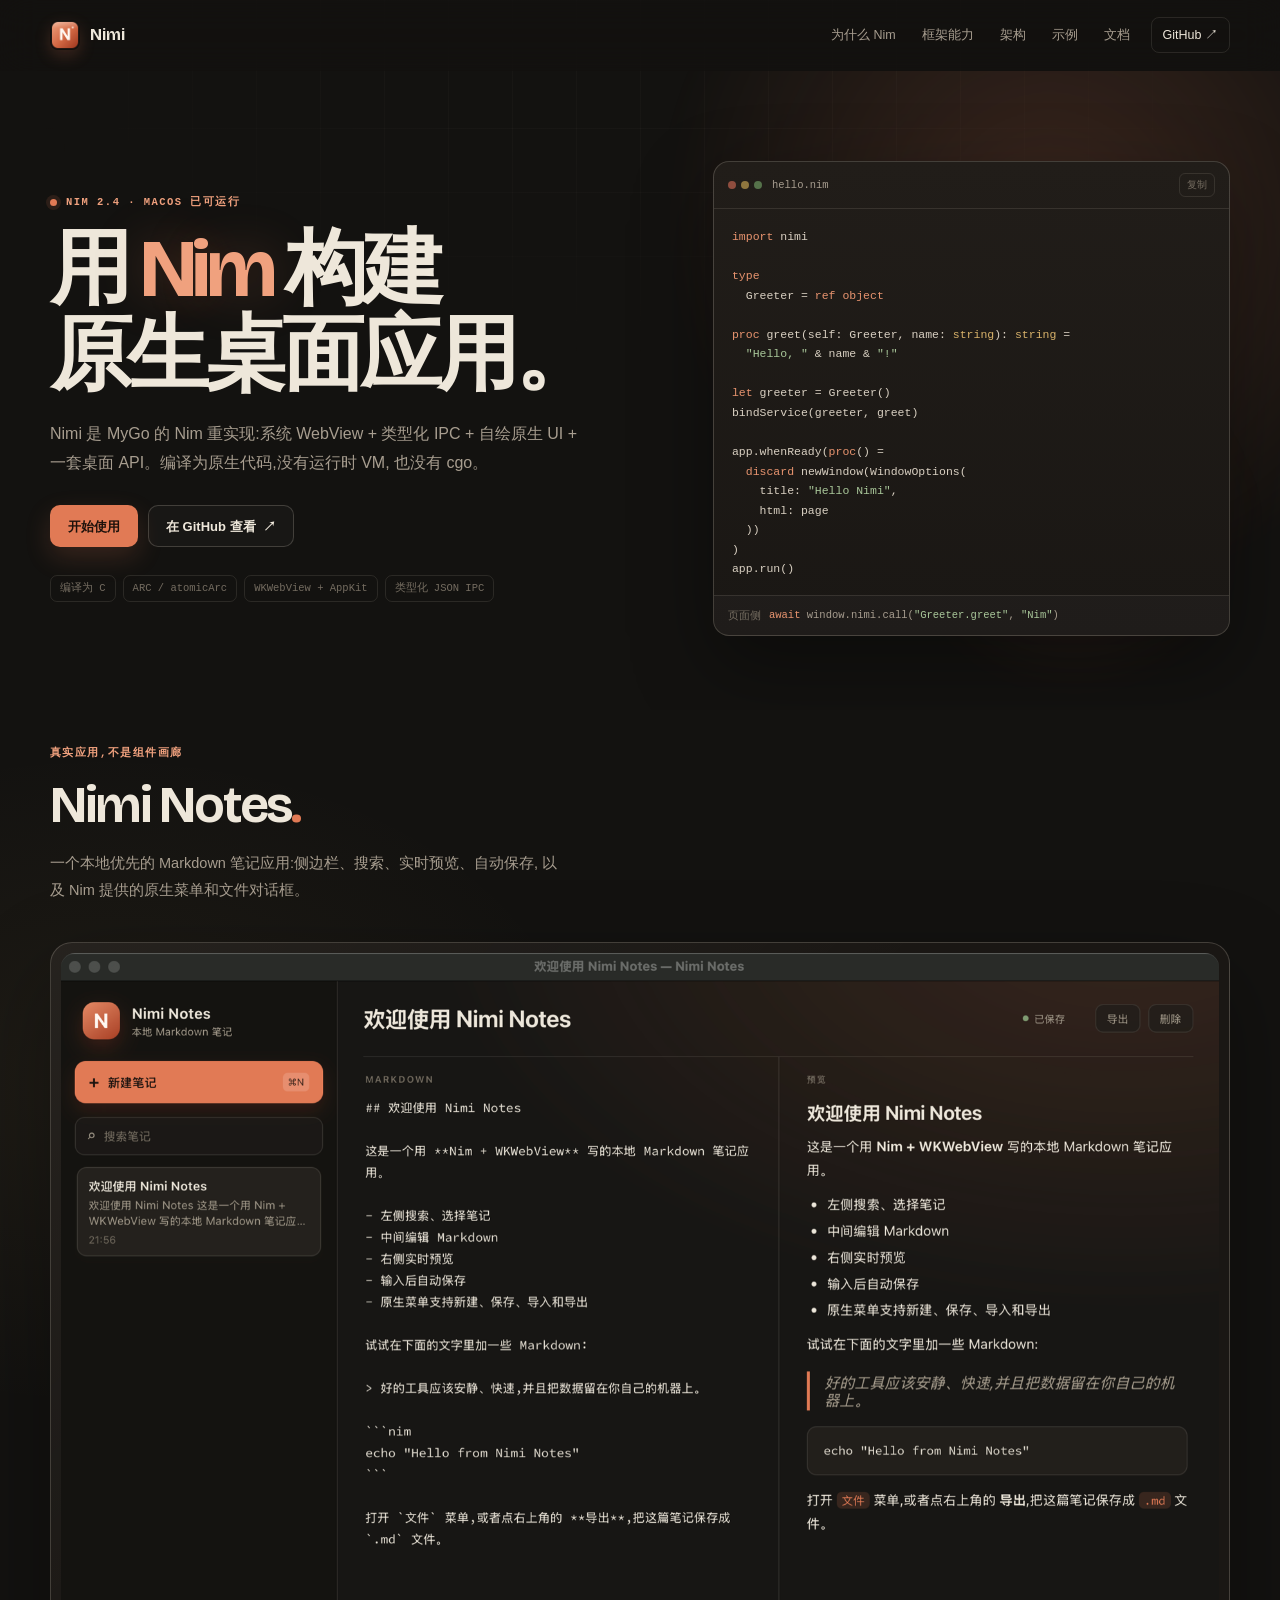
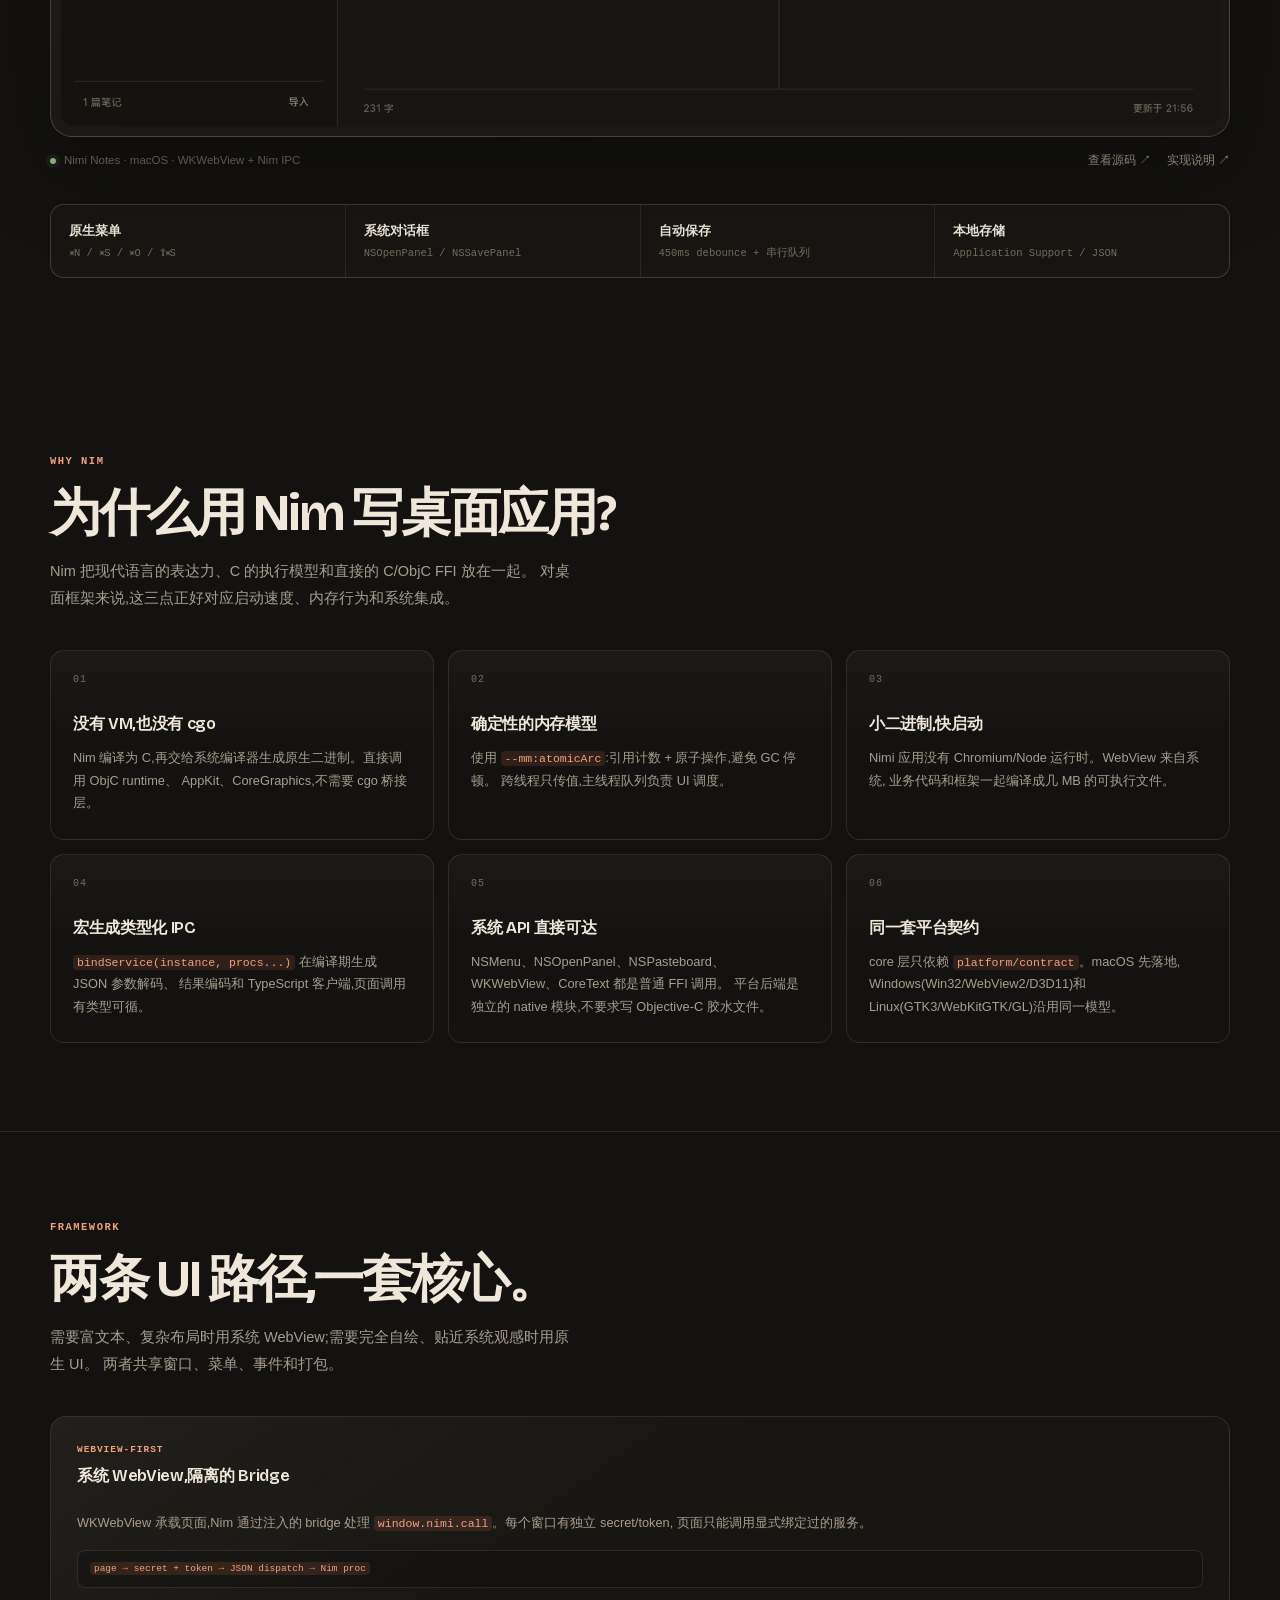
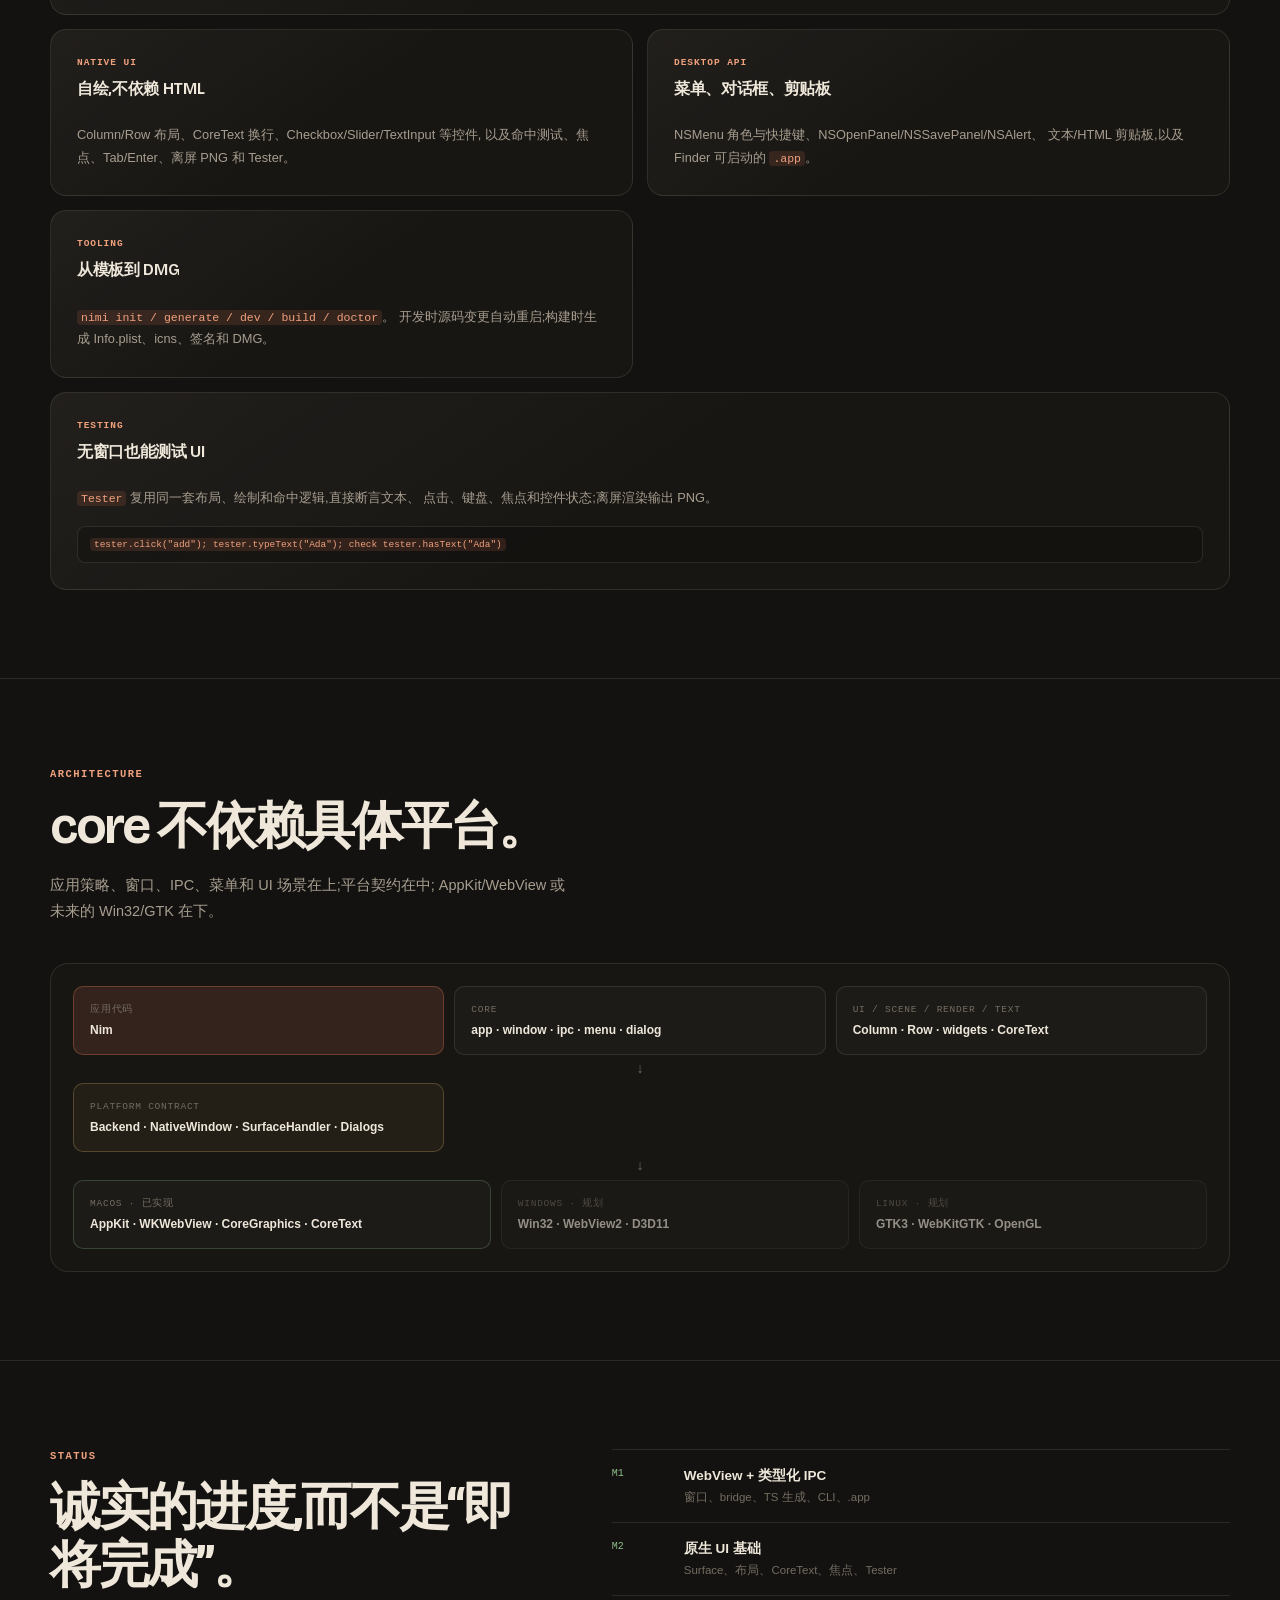
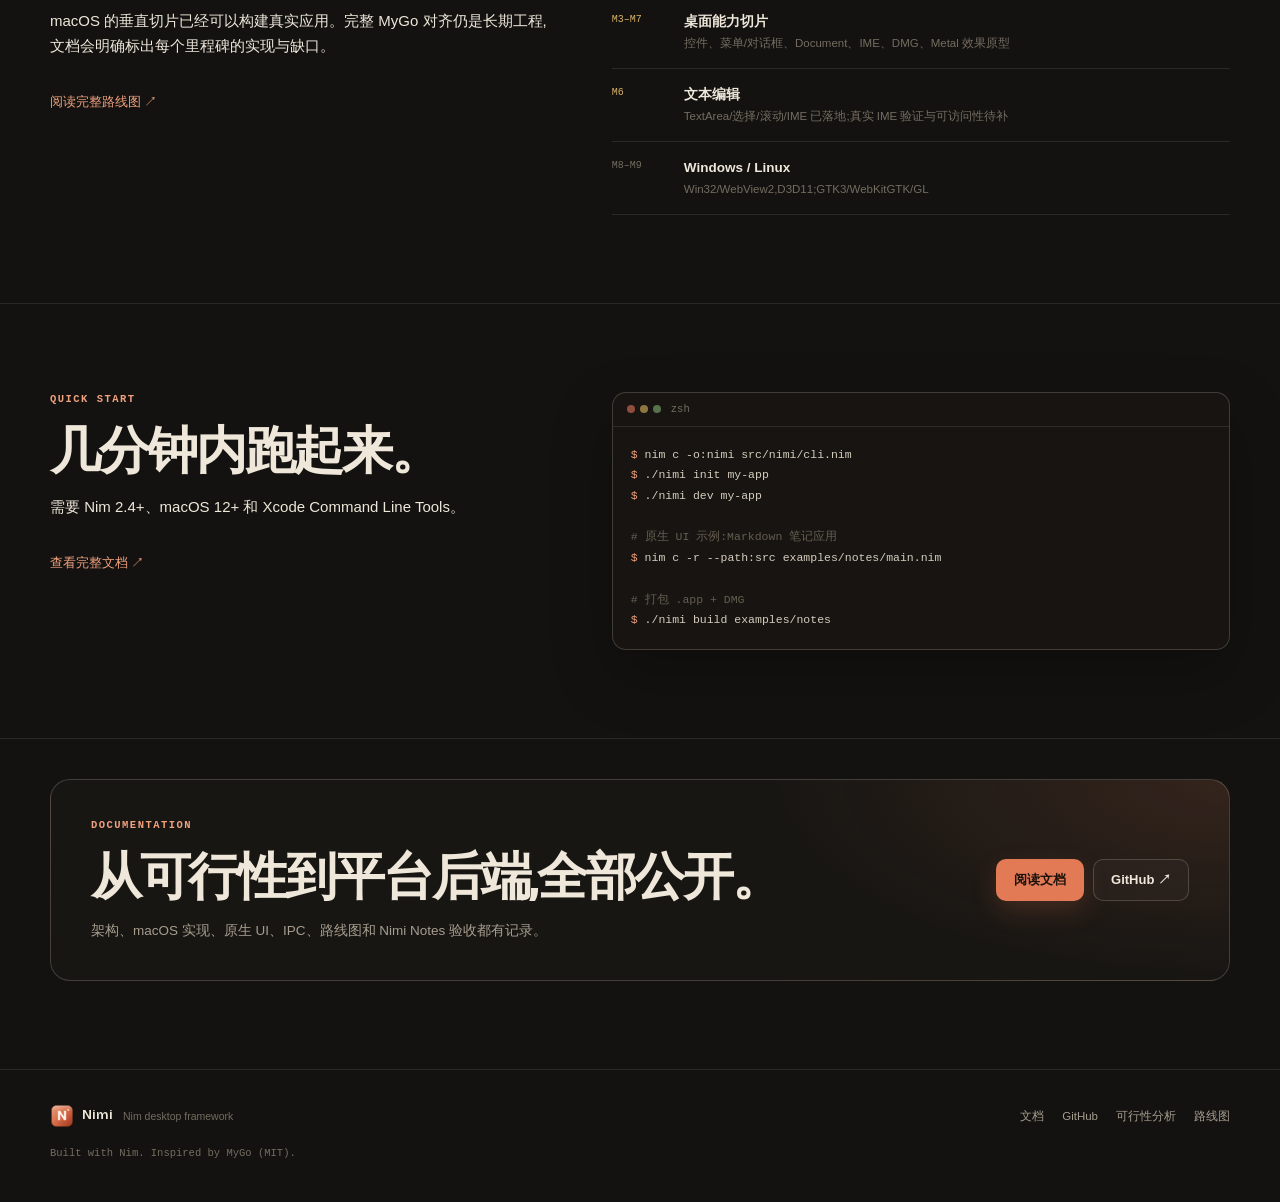
==== commit 6114ba6e: "Refactor renderer injection and refresh project docs - Decouple core/window from CoreGraphics via a " ====
--- a/site/index.html
+++ b/site/index.html
@@ -345,8 +345,8 @@
         <ol class="milestones reveal">
           <li class="done"><span>M1</span><div><strong>WebView + 类型化 IPC</strong><small>窗口、bridge、TS 生成、CLI、.app</small></div></li>
           <li class="done"><span>M2</span><div><strong>原生 UI 基础</strong><small>Surface、布局、CoreText、焦点、Tester</small></div></li>
-          <li class="partial"><span>M3–M7</span><div><strong>桌面能力切片</strong><small>控件、菜单/对话框/剪贴板、TextInput、DMG</small></div></li>
-          <li class="partial"><span>M6</span><div><strong>文本编辑</strong><small>单行输入已实现;IME/TextArea/选择待补</small></div></li>
+          <li class="partial"><span>M3–M7</span><div><strong>桌面能力切片</strong><small>控件、菜单/对话框、Document、IME、DMG、Metal 效果原型</small></div></li>
+          <li class="partial"><span>M6</span><div><strong>文本编辑</strong><small>TextArea/选择/滚动/IME 已落地;真实 IME 验证与可访问性待补</small></div></li>
           <li class="planned"><span>M8–M9</span><div><strong>Windows / Linux</strong><small>Win32/WebView2,D3D11;GTK3/WebKitGTK/GL</small></div></li>
         </ol>
       </div>
--- a/site/styles.css
+++ b/site/styles.css
@@ -1,3 +1,29 @@
+@font-face {
+  font-family: "Bricolage Grotesque";
+  font-style: normal;
+  font-weight: 200 800;
+  font-stretch: 100%;
+  font-display: swap;
+  src: url("assets/fonts/bricolage-grotesque-latin-ext.woff2") format("woff2");
+  unicode-range: U+0100-02BA, U+02BD-02C5, U+02C7-02CC, U+02CE-02D7,
+                 U+02DD-02FF, U+0304, U+0308, U+0329, U+1D00-1DBF,
+                 U+1E00-1E9F, U+1EF2-1EFF, U+2020, U+20A0-20AB,
+                 U+20AD-20C4, U+2113, U+2C60-2C7F, U+A720-A7FF;
+}
+
+@font-face {
+  font-family: "Bricolage Grotesque";
+  font-style: normal;
+  font-weight: 200 800;
+  font-stretch: 100%;
+  font-display: swap;
+  src: url("assets/fonts/bricolage-grotesque-latin.woff2") format("woff2");
+  unicode-range: U+0000-00FF, U+0131, U+0152-0153, U+02BB-02BC,
+                 U+02C6, U+02DA, U+02DC, U+0304, U+0308, U+0329,
+                 U+2000-206F, U+20AC, U+2122, U+2191, U+2193,
+                 U+2212, U+2215, U+FEFF, U+FFFD;
+}
+
 :root {
   color-scheme: dark;
   --bg: #131210;
@@ -17,6 +43,7 @@
   --mono: "SF Mono", "SFMono-Regular", ui-monospace, Menlo, Consolas, monospace;
   --sans: -apple-system, BlinkMacSystemFont, "Segoe UI", "Helvetica Neue",
           "PingFang SC", "Hiragino Sans GB", "Microsoft YaHei", sans-serif;
+  --display: "Bricolage Grotesque", var(--sans);
   --radius: 16px;
   --wrap: 1180px;
 }
@@ -225,6 +252,13 @@
   0%, 100% { box-shadow: 0 0 0 4px rgba(225, 122, 85, 0.12); }
   50% { box-shadow: 0 0 0 7px rgba(225, 122, 85, 0.05); }
 }
+
+h1, h2, h3, .brand, .brand-name, .footer-brand {
+  font-family: var(--display);
+  font-optical-sizing: auto;
+}
+
+.footer-brand small { font-family: var(--sans); }
 
 h1 {
   margin: 0;
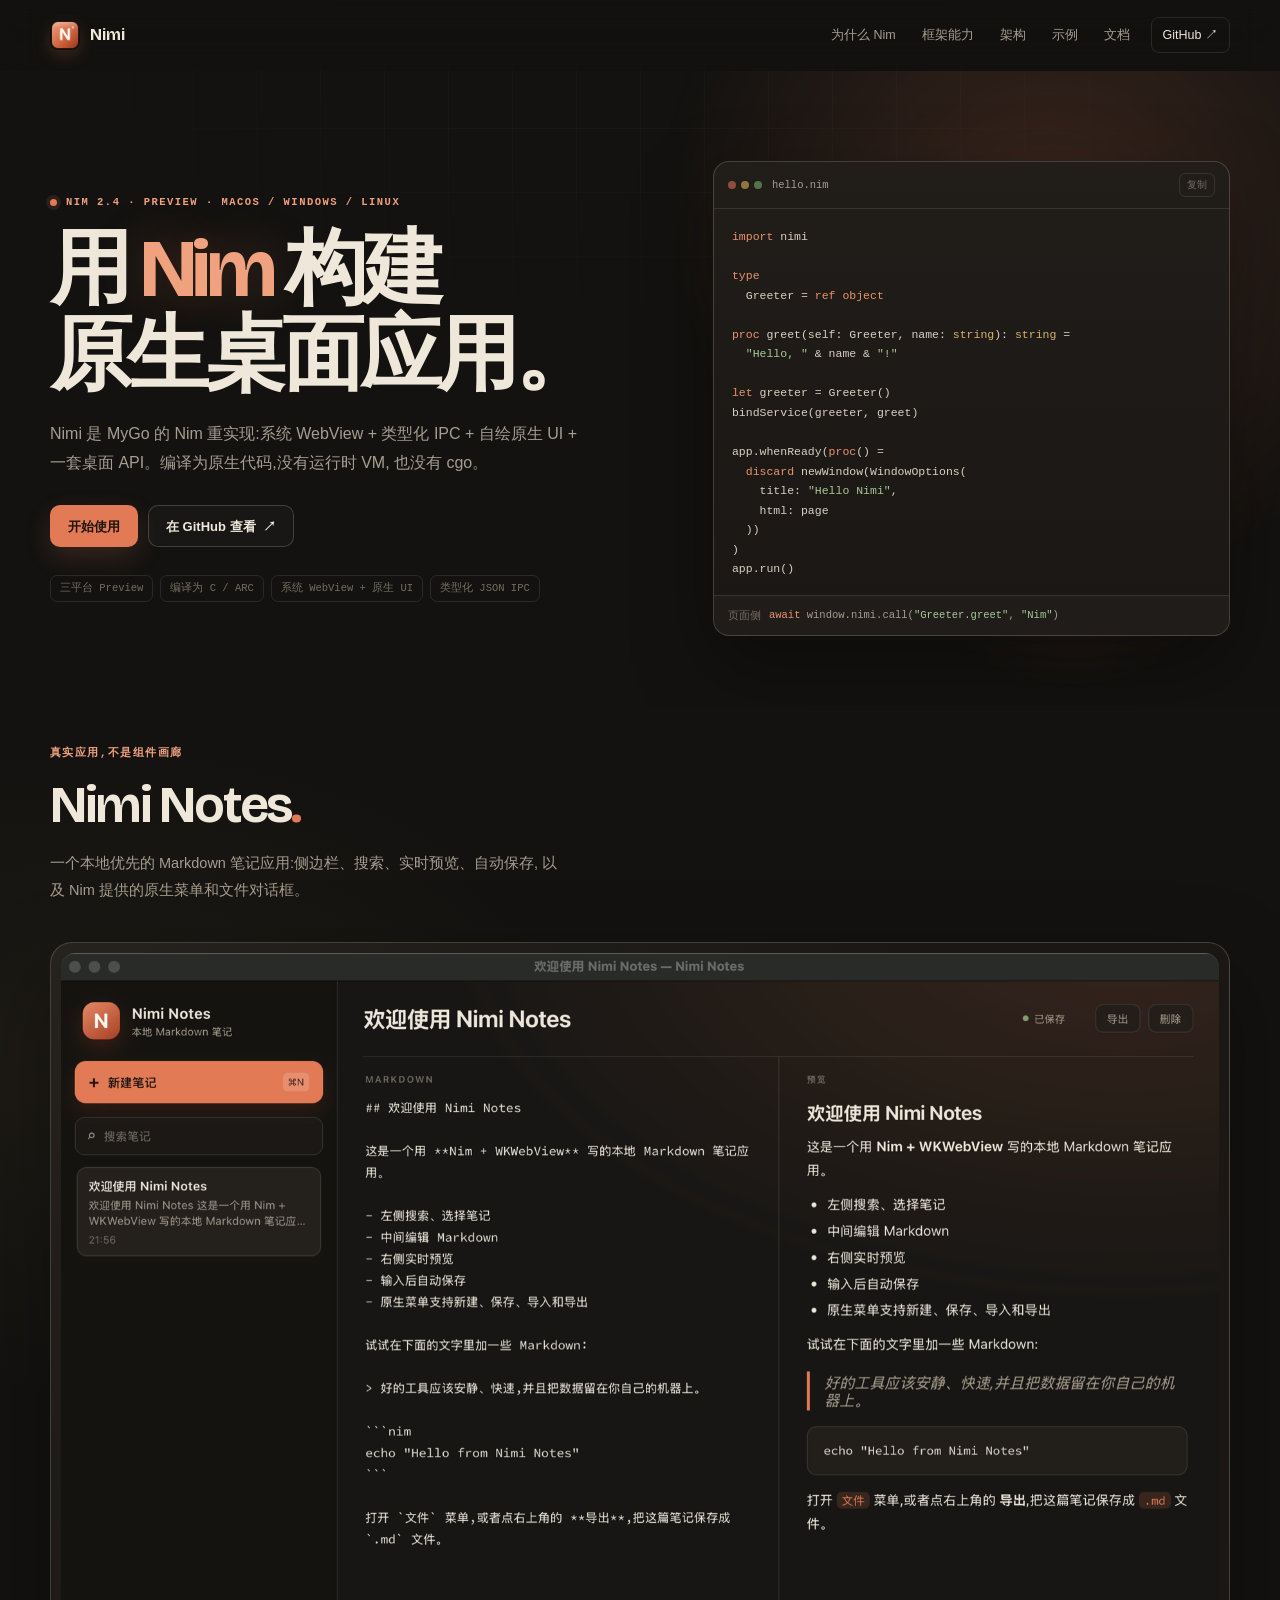
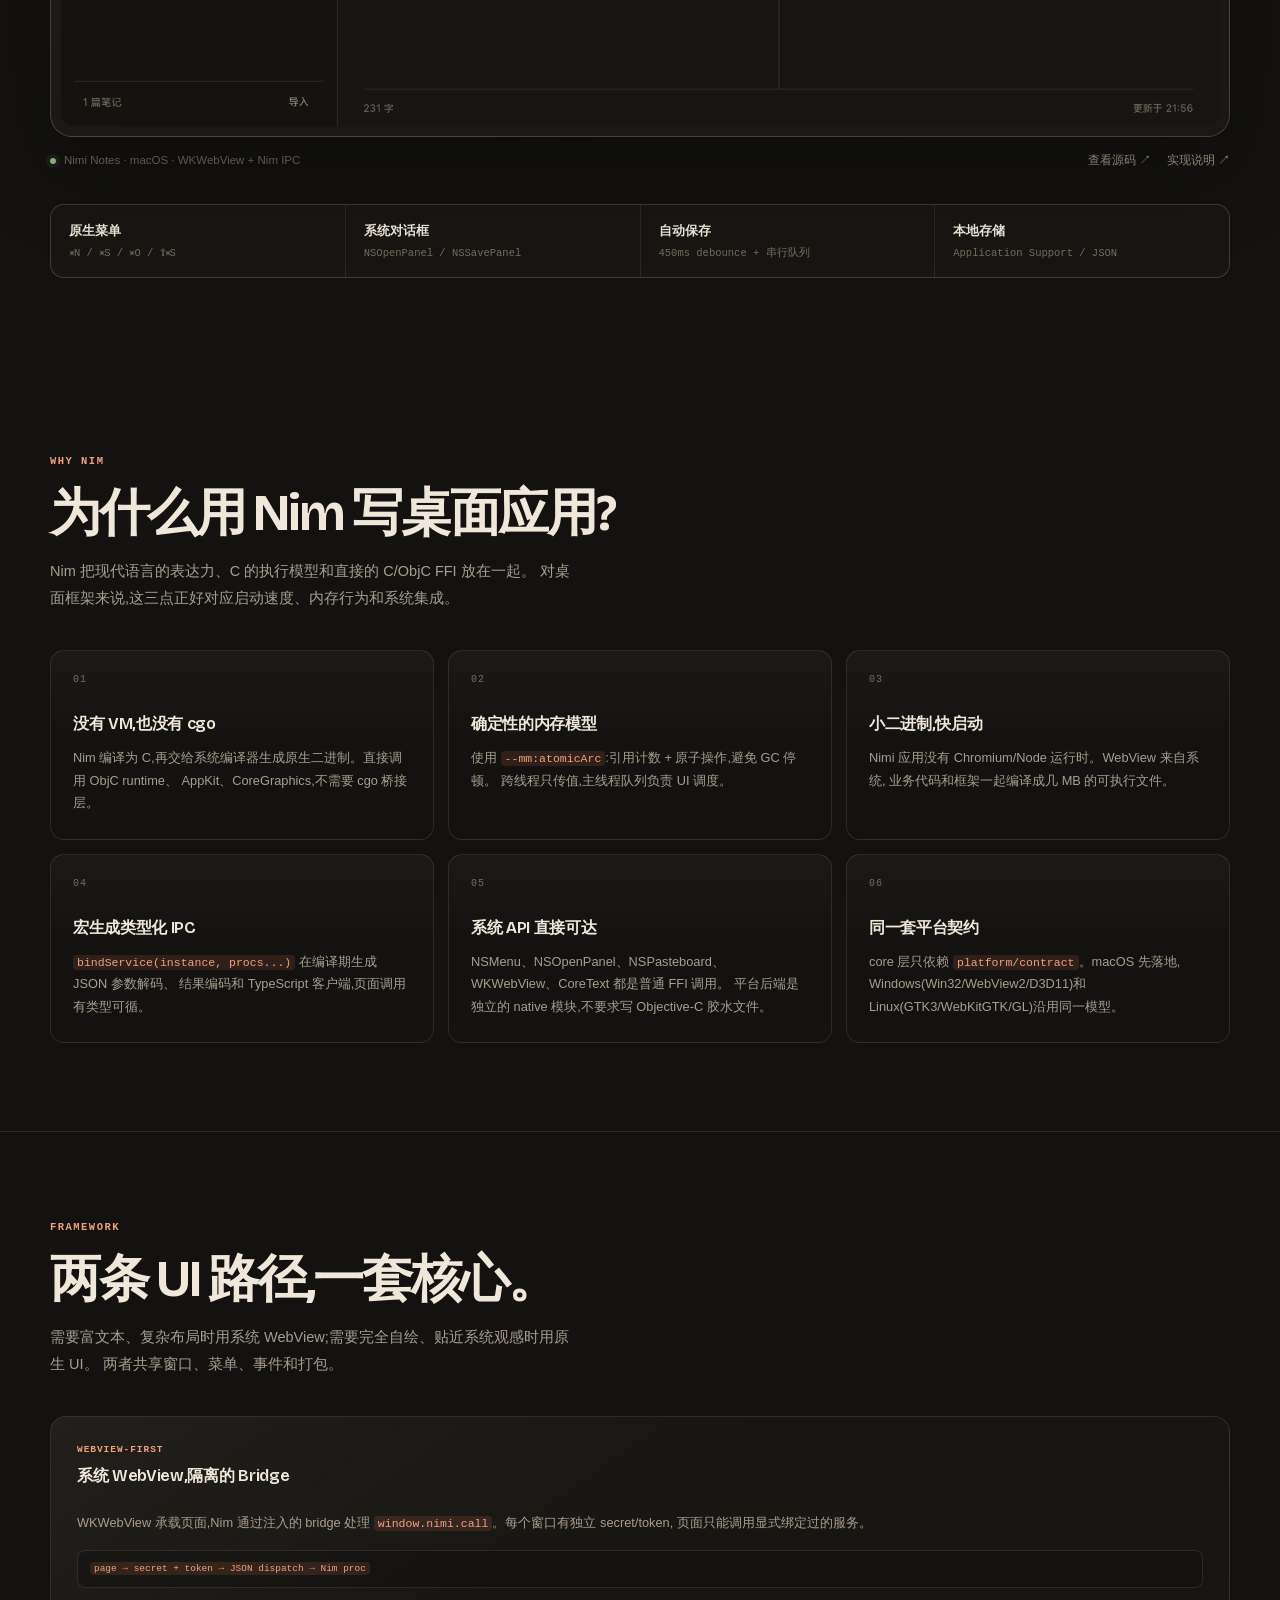
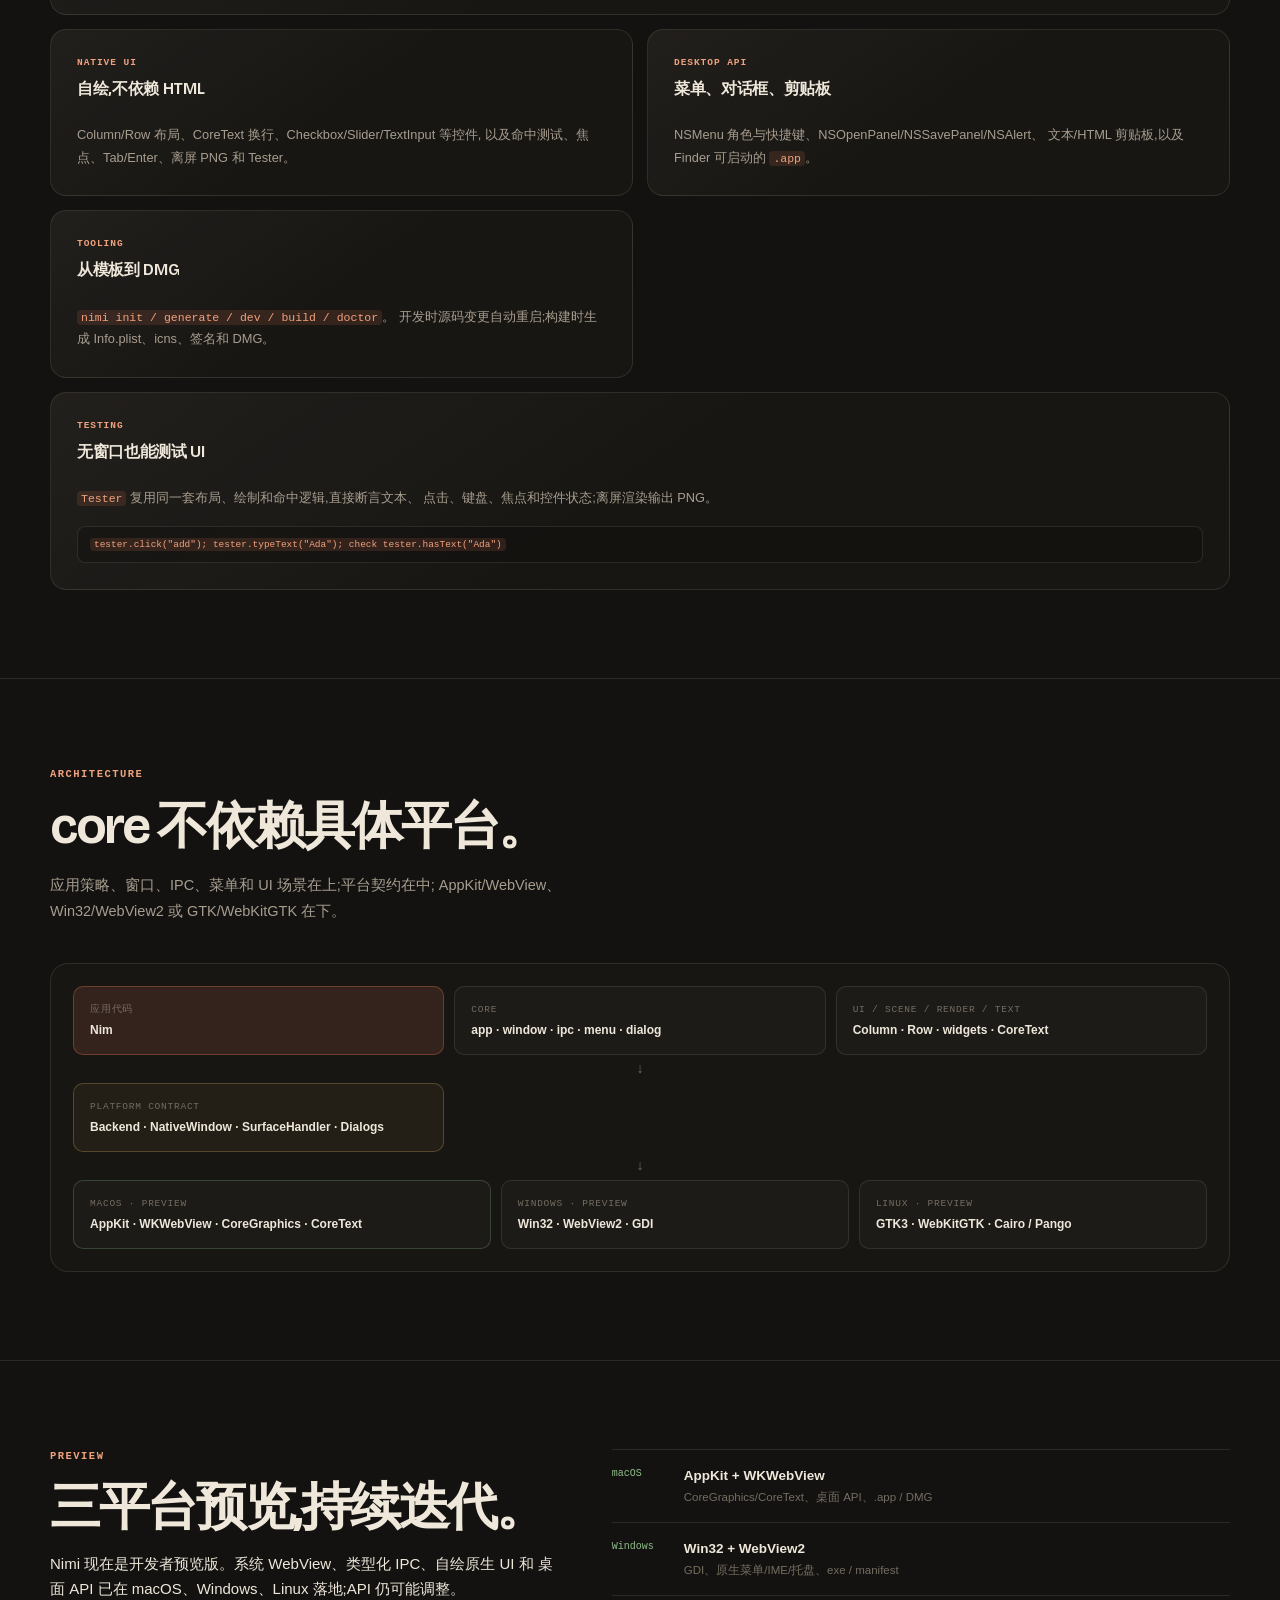
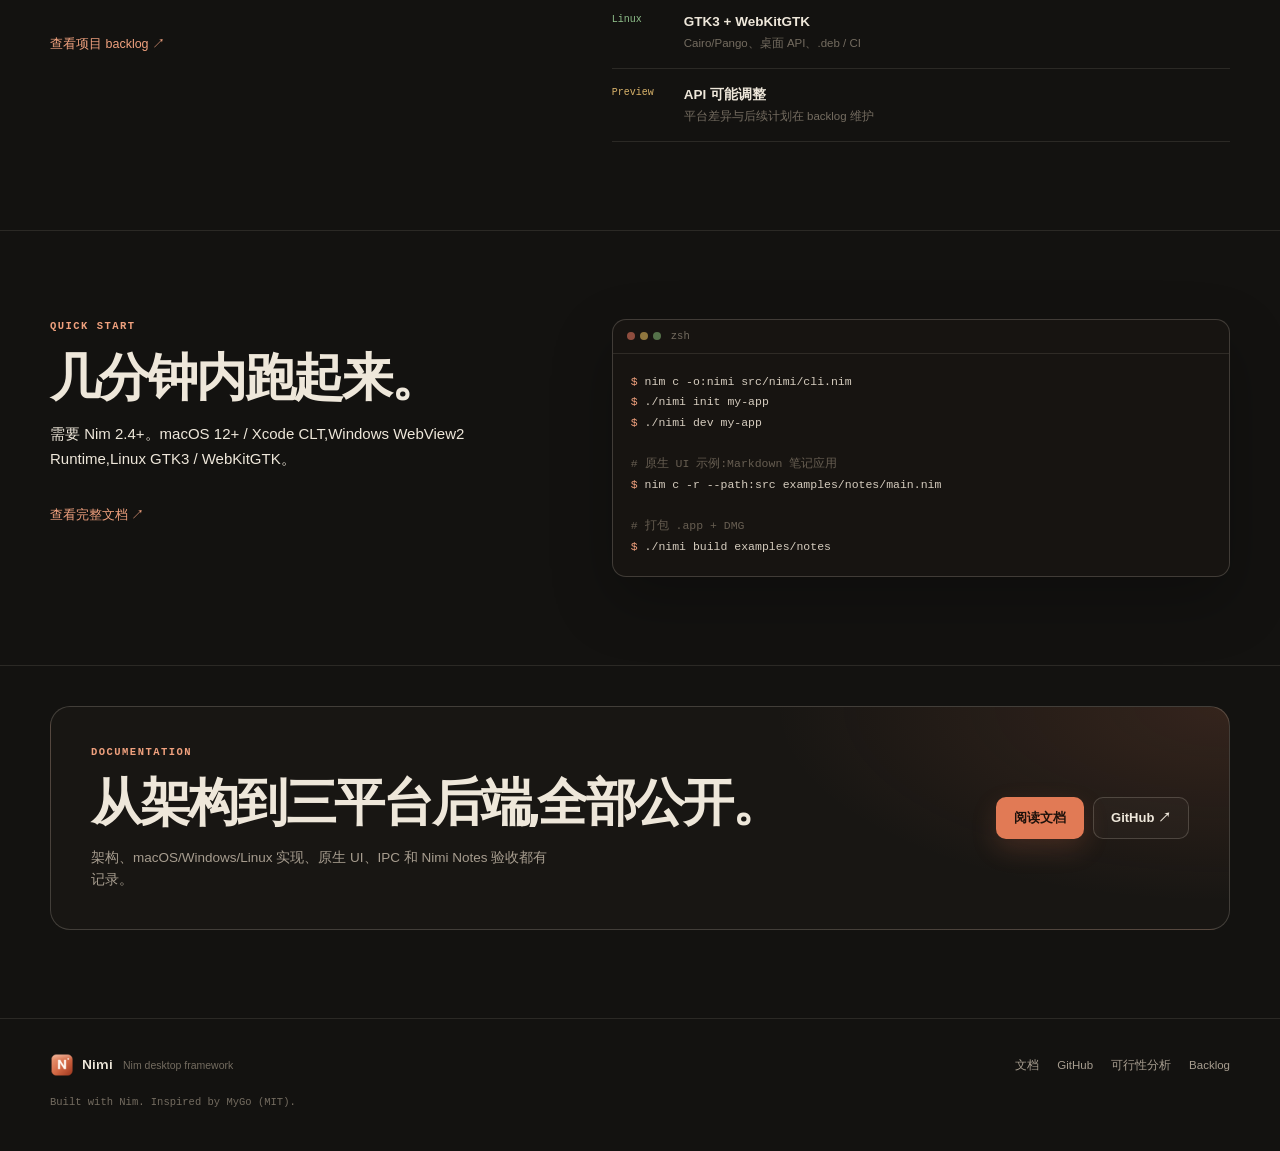
==== commit 57280938: "Present Nimi as a three-platform preview Rewrite the README around current capabilities and update t" ====
--- a/site/index.html
+++ b/site/index.html
@@ -5,9 +5,9 @@
   <meta name="viewport" content="width=device-width, initial-scale=1">
   <meta name="color-scheme" content="dark">
   <title>Nimi — 用 Nim 构建原生桌面应用</title>
-  <meta name="description" content="Nimi 是 MyGo 的 Nim 重实现:系统 WebView + 类型化 IPC + 自绘原生 UI + 一套桌面 API。编译为原生代码,无 VM,无 cgo。">
+  <meta name="description" content="Nimi 是 MyGo 的 Nim 重实现:系统 WebView + 类型化 IPC + 自绘原生 UI + 一套桌面 API。当前为三平台 Preview。">
   <meta property="og:title" content="Nimi — 用 Nim 构建原生桌面应用">
-  <meta property="og:description" content="系统 WebView + 类型化 IPC + 自绘原生 UI。用 Nim 写桌面应用。">
+  <meta property="og:description" content="系统 WebView + 类型化 IPC + 自绘原生 UI。macOS、Windows、Linux Preview。">
   <meta property="og:type" content="website">
   <meta property="og:url" content="https://nimi.zhi.moe/">
   <meta property="og:image" content="https://nimi.zhi.moe/assets/nimi-notes.png">
@@ -48,7 +48,7 @@
       <div class="hero-glow" aria-hidden="true"></div>
       <div class="wrap hero-grid">
         <div class="hero-copy reveal">
-          <p class="eyebrow"><span class="pulse"></span> Nim 2.4 · macOS 已可运行</p>
+          <p class="eyebrow"><span class="pulse"></span> Nim 2.4 · Preview · macOS / Windows / Linux</p>
           <h1>用 <em>Nim</em> 构建<br>原生桌面应用。</h1>
           <p class="lede">
             Nimi 是 MyGo 的 Nim 重实现:系统 WebView + 类型化 IPC +
@@ -62,9 +62,9 @@
             </a>
           </div>
           <ul class="hero-facts" aria-label="项目要点">
-            <li>编译为 C</li>
-            <li>ARC / atomicArc</li>
-            <li>WKWebView + AppKit</li>
+            <li>三平台 Preview</li>
+            <li>编译为 C / ARC</li>
+            <li>系统 WebView + 原生 UI</li>
             <li>类型化 JSON IPC</li>
           </ul>
         </div>
@@ -286,7 +286,7 @@
           <h2>core 不依赖具体平台。</h2>
           <p>
             应用策略、窗口、IPC、菜单和 UI 场景在上;平台契约在中;
-            AppKit/WebView 或未来的 Win32/GTK 在下。
+            AppKit/WebView、Win32/WebView2 或 GTK/WebKitGTK 在下。
           </p>
         </div>
 
@@ -315,16 +315,16 @@
           <div class="arch-arrow" aria-hidden="true">↓</div>
           <div class="arch-row backends">
             <div class="arch-box mac">
-              <span>macOS · 已实现</span>
+              <span>macOS · Preview</span>
               <strong>AppKit · WKWebView · CoreGraphics · CoreText</strong>
             </div>
-            <div class="arch-box planned">
-              <span>Windows · 规划</span>
-              <strong>Win32 · WebView2 · D3D11</strong>
-            </div>
-            <div class="arch-box planned">
-              <span>Linux · 规划</span>
-              <strong>GTK3 · WebKitGTK · OpenGL</strong>
+            <div class="arch-box">
+              <span>Windows · Preview</span>
+              <strong>Win32 · WebView2 · GDI</strong>
+            </div>
+            <div class="arch-box">
+              <span>Linux · Preview</span>
+              <strong>GTK3 · WebKitGTK · Cairo / Pango</strong>
             </div>
           </div>
         </div>
@@ -334,20 +334,19 @@
     <section class="section status" id="status">
       <div class="wrap status-grid">
         <div class="section-head reveal">
-          <p class="eyebrow">Status</p>
-          <h2>诚实的进度,而不是“即将完成”。</h2>
+          <p class="eyebrow">Preview</p>
+          <h2>三平台预览,持续迭代。</h2>
           <p>
-            macOS 的垂直切片已经可以构建真实应用。完整 MyGo 对齐仍是长期工程,
-            文档会明确标出每个里程碑的实现与缺口。
-          </p>
-          <a class="text-link" href="https://github.com/zhimoe/nimi/blob/main/docs/05-roadmap.md" target="_blank" rel="noreferrer">阅读完整路线图 ↗</a>
+            Nimi 现在是开发者预览版。系统 WebView、类型化 IPC、自绘原生 UI 和
+            桌面 API 已在 macOS、Windows、Linux 落地;API 仍可能调整。
+          </p>
+          <a class="text-link" href="https://github.com/zhimoe/nimi/blob/main/docs/backlog/README.md" target="_blank" rel="noreferrer">查看项目 backlog ↗</a>
         </div>
         <ol class="milestones reveal">
-          <li class="done"><span>M1</span><div><strong>WebView + 类型化 IPC</strong><small>窗口、bridge、TS 生成、CLI、.app</small></div></li>
-          <li class="done"><span>M2</span><div><strong>原生 UI 基础</strong><small>Surface、布局、CoreText、焦点、Tester</small></div></li>
-          <li class="partial"><span>M3–M7</span><div><strong>桌面能力切片</strong><small>控件、菜单/对话框、Document、IME、DMG、Metal 效果原型</small></div></li>
-          <li class="partial"><span>M6</span><div><strong>文本编辑</strong><small>TextArea/选择/滚动/IME 已落地;真实 IME 验证与可访问性待补</small></div></li>
-          <li class="planned"><span>M8–M9</span><div><strong>Windows / Linux</strong><small>Win32/WebView2,D3D11;GTK3/WebKitGTK/GL</small></div></li>
+          <li class="done"><span>macOS</span><div><strong>AppKit + WKWebView</strong><small>CoreGraphics/CoreText、桌面 API、.app / DMG</small></div></li>
+          <li class="done"><span>Windows</span><div><strong>Win32 + WebView2</strong><small>GDI、原生菜单/IME/托盘、exe / manifest</small></div></li>
+          <li class="done"><span>Linux</span><div><strong>GTK3 + WebKitGTK</strong><small>Cairo/Pango、桌面 API、.deb / CI</small></div></li>
+          <li class="preview"><span>Preview</span><div><strong>API 可能调整</strong><small>平台差异与后续计划在 backlog 维护</small></div></li>
         </ol>
       </div>
     </section>
@@ -357,7 +356,7 @@
         <div class="section-head reveal">
           <p class="eyebrow">Quick start</p>
           <h2>几分钟内跑起来。</h2>
-          <p>需要 Nim 2.4+、macOS 12+ 和 Xcode Command Line Tools。</p>
+          <p>需要 Nim 2.4+。macOS 12+ / Xcode CLT,Windows WebView2 Runtime,Linux GTK3 / WebKitGTK。</p>
           <a class="text-link" href="docs.html">查看完整文档 ↗</a>
         </div>
         <div class="terminal reveal">
@@ -382,8 +381,8 @@
       <div class="wrap cta-card reveal">
         <div>
           <p class="eyebrow">Documentation</p>
-          <h2>从可行性到平台后端,全部公开。</h2>
-          <p>架构、macOS 实现、原生 UI、IPC、路线图和 Nimi Notes 验收都有记录。</p>
+          <h2>从架构到三平台后端,全部公开。</h2>
+          <p>架构、macOS/Windows/Linux 实现、原生 UI、IPC 和 Nimi Notes 验收都有记录。</p>
         </div>
         <div class="cta-actions">
           <a class="button primary" href="docs.html">阅读文档</a>
@@ -404,7 +403,7 @@
         <a href="docs.html">文档</a>
         <a href="https://github.com/zhimoe/nimi" target="_blank" rel="noreferrer">GitHub</a>
         <a href="https://github.com/zhimoe/nimi/blob/main/docs/00-feasibility.md" target="_blank" rel="noreferrer">可行性分析</a>
-        <a href="https://github.com/zhimoe/nimi/blob/main/docs/05-roadmap.md" target="_blank" rel="noreferrer">路线图</a>
+        <a href="https://github.com/zhimoe/nimi/blob/main/docs/backlog/README.md" target="_blank" rel="noreferrer">Backlog</a>
       </div>
       <p class="footer-note">Built with Nim. Inspired by MyGo (MIT).</p>
     </div>
--- a/site/styles.css
+++ b/site/styles.css
@@ -771,6 +771,7 @@
 }
 
 .milestones .done > span { color: var(--green); }
+.milestones .preview > span { color: var(--gold); }
 .milestones .partial > span { color: var(--gold); }
 .milestones .planned > span { color: var(--faint); }
 
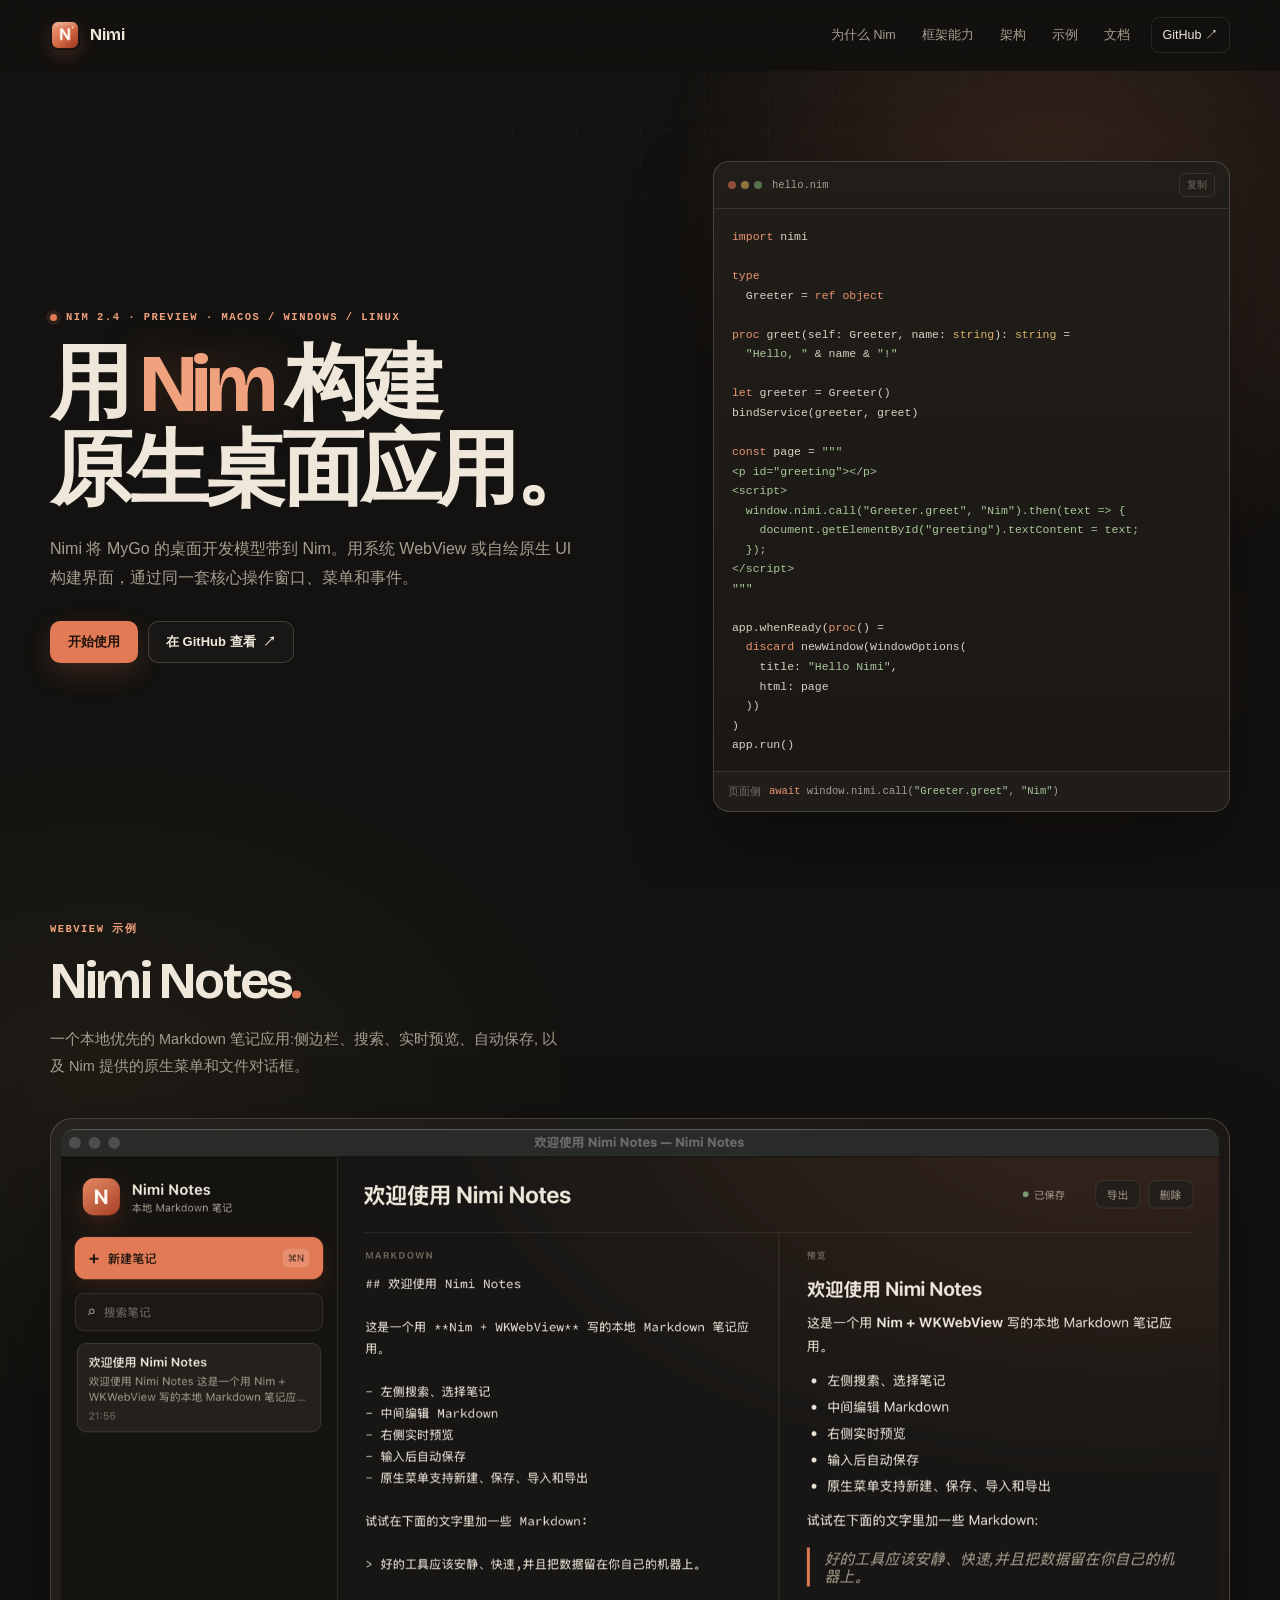
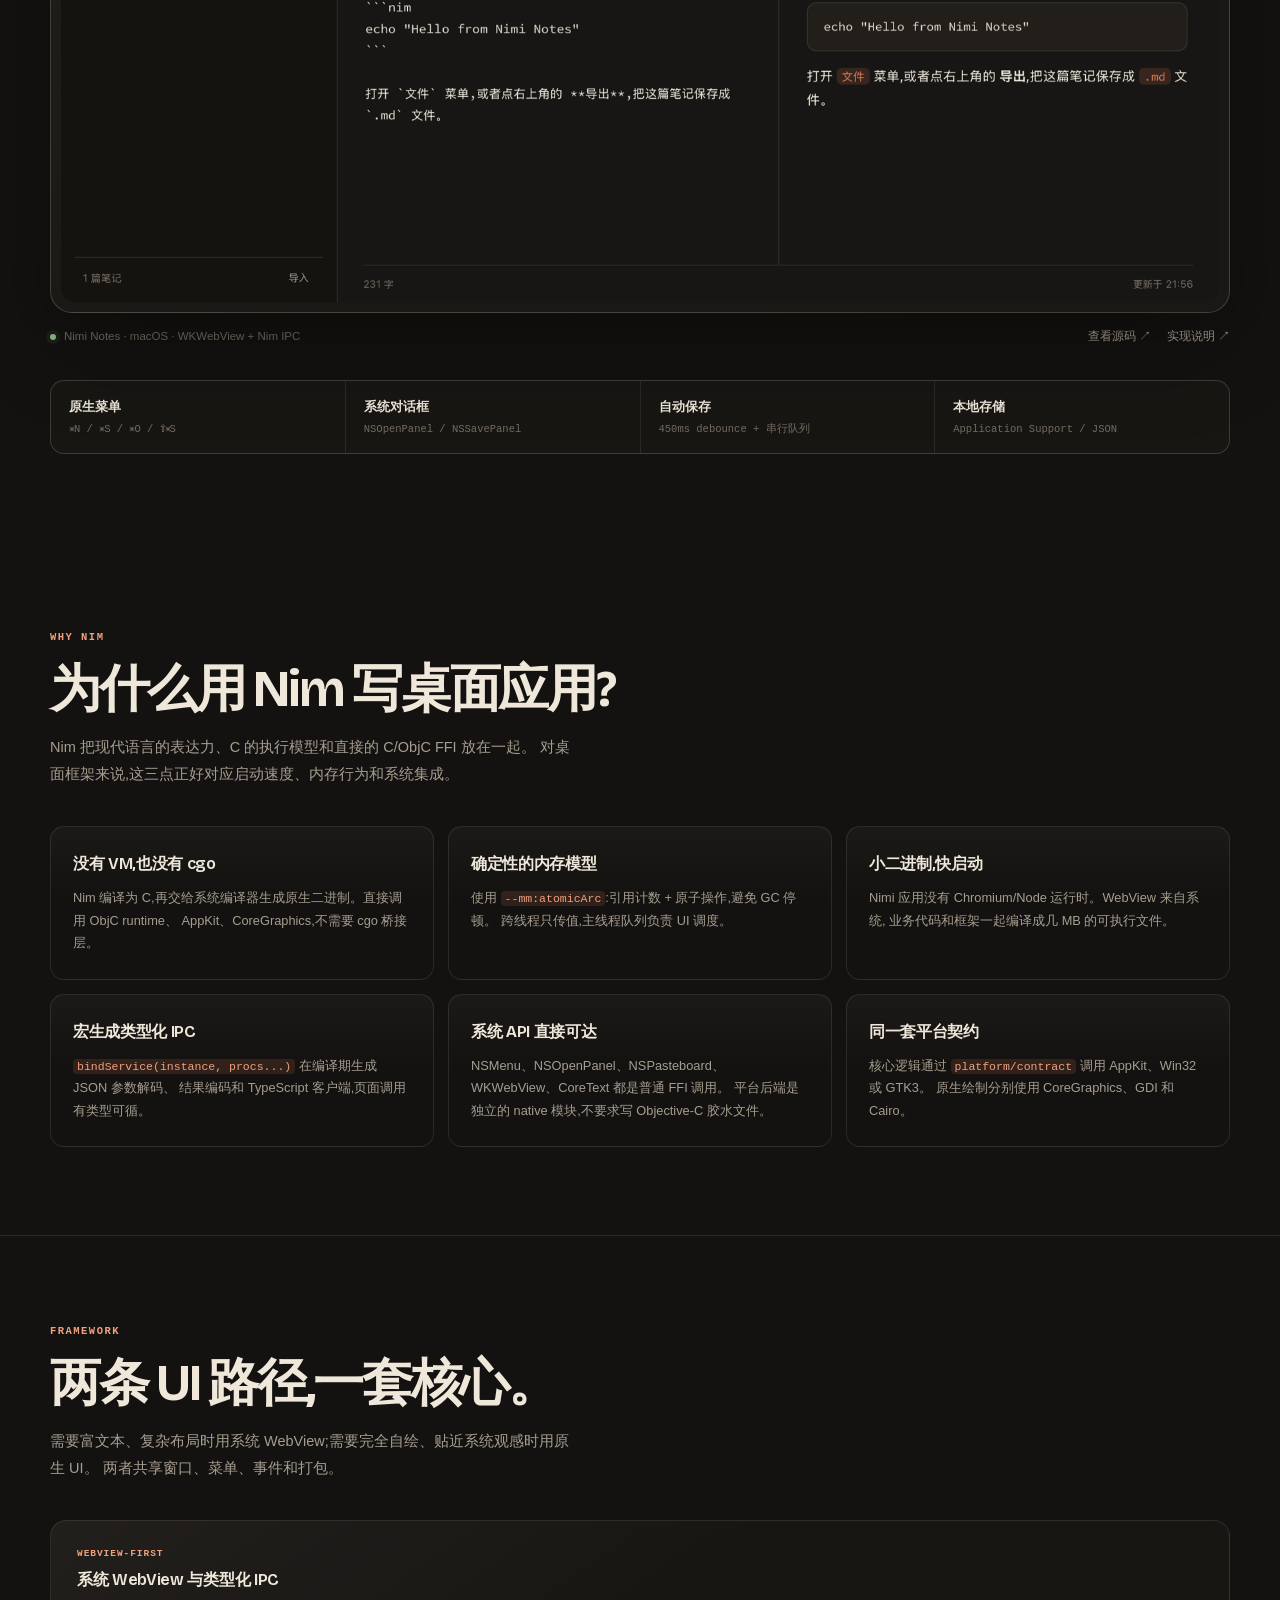
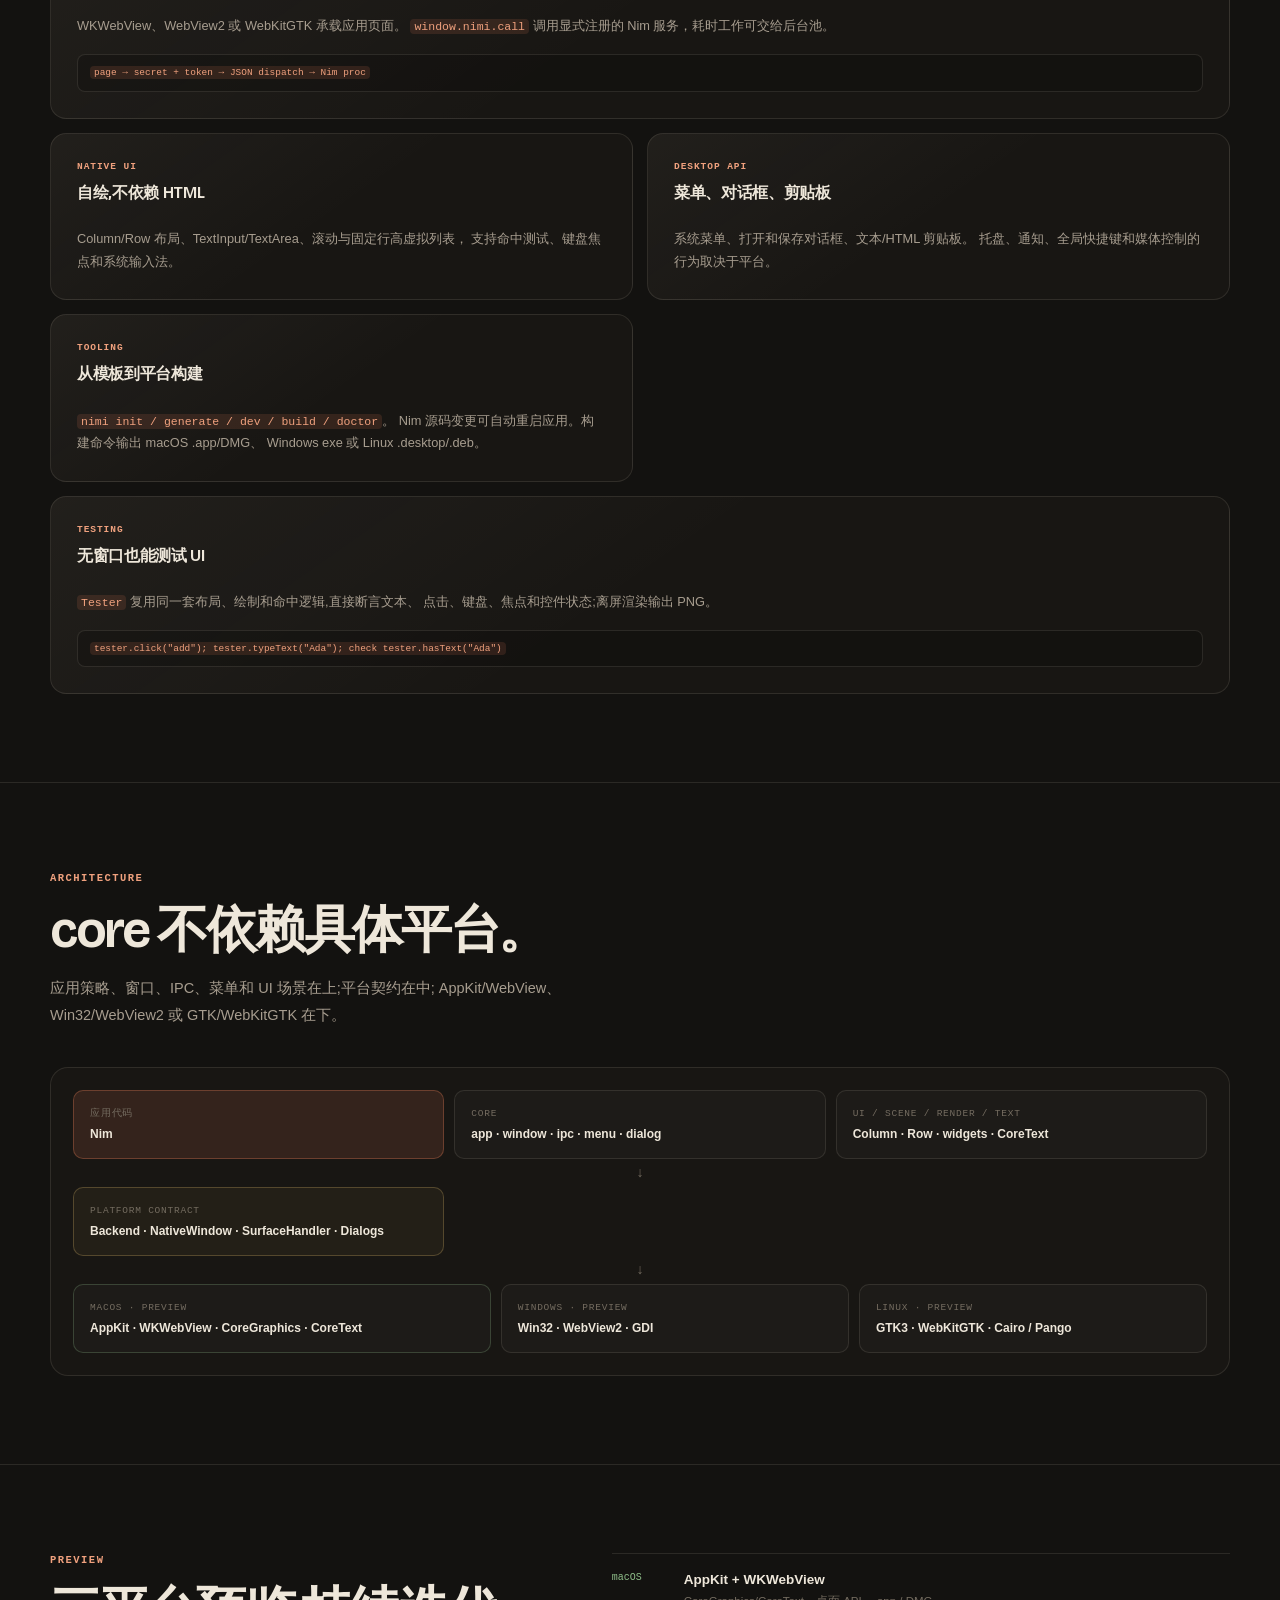
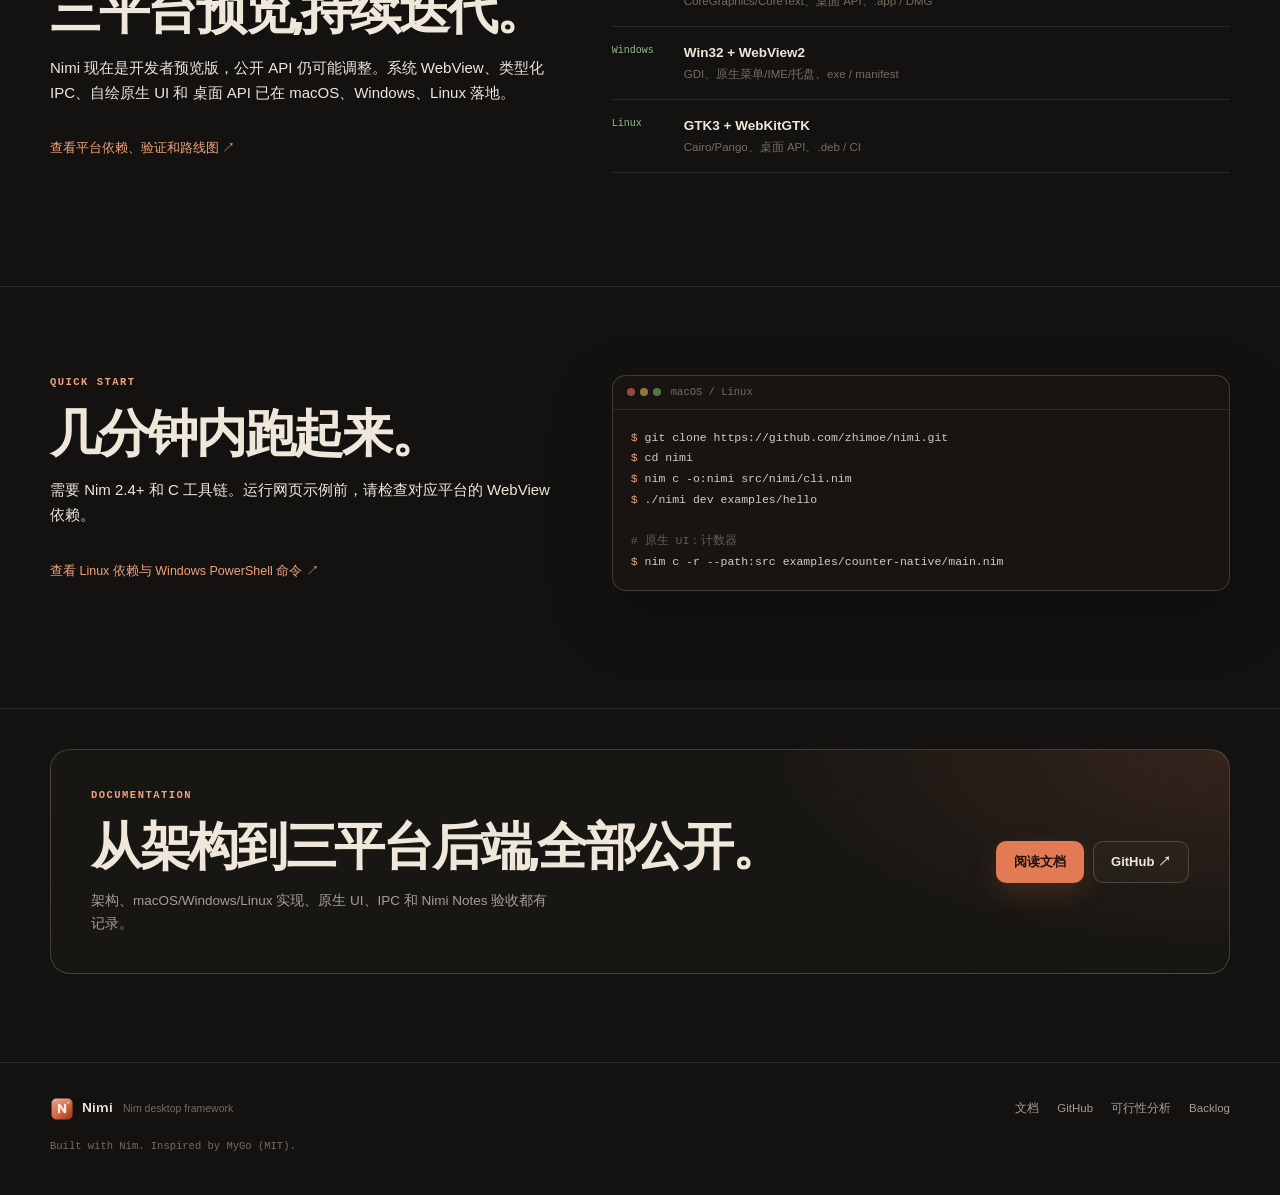
==== commit 38e7fb35: "chore(release): bump version to v0.2.0 and refresh preview docs and site" ====
--- a/site/index.html
+++ b/site/index.html
@@ -5,7 +5,7 @@
   <meta name="viewport" content="width=device-width, initial-scale=1">
   <meta name="color-scheme" content="dark">
   <title>Nimi — 用 Nim 构建原生桌面应用</title>
-  <meta name="description" content="Nimi 是 MyGo 的 Nim 重实现:系统 WebView + 类型化 IPC + 自绘原生 UI + 一套桌面 API。当前为三平台 Preview。">
+  <meta name="description" content="用 Nim 构建 macOS、Windows、Linux 桌面应用。系统 WebView、类型化 IPC、自绘原生 UI 和平台打包。">
   <meta property="og:title" content="Nimi — 用 Nim 构建原生桌面应用">
   <meta property="og:description" content="系统 WebView + 类型化 IPC + 自绘原生 UI。macOS、Windows、Linux Preview。">
   <meta property="og:type" content="website">
@@ -51,9 +51,7 @@
           <p class="eyebrow"><span class="pulse"></span> Nim 2.4 · Preview · macOS / Windows / Linux</p>
           <h1>用 <em>Nim</em> 构建<br>原生桌面应用。</h1>
           <p class="lede">
-            Nimi 是 MyGo 的 Nim 重实现:系统 WebView + 类型化 IPC +
-            自绘原生 UI + 一套桌面 API。编译为原生代码,没有运行时 VM,
-            也没有 cgo。
+            Nimi 将 MyGo 的桌面开发模型带到 Nim。用系统 WebView 或自绘原生 UI 构建界面，通过同一套核心操作窗口、菜单和事件。
           </p>
           <div class="actions">
             <a class="button primary" href="docs.html">开始使用</a>
@@ -61,12 +59,6 @@
               在 GitHub 查看 <span aria-hidden="true">↗</span>
             </a>
           </div>
-          <ul class="hero-facts" aria-label="项目要点">
-            <li>三平台 Preview</li>
-            <li>编译为 C / ARC</li>
-            <li>系统 WebView + 原生 UI</li>
-            <li>类型化 JSON IPC</li>
-          </ul>
         </div>
 
         <div class="hero-code reveal" role="group" aria-label="Nimi 代码示例">
@@ -86,6 +78,15 @@
 
 <span class="kw">let</span> greeter = Greeter()
 bindService(greeter, greet)
+
+<span class="kw">const</span> page = <span class="st">"""
+&lt;p id="greeting"&gt;&lt;/p&gt;
+&lt;script&gt;
+  window.nimi.call("Greeter.greet", "Nim").then(text =&gt; {
+    document.getElementById("greeting").textContent = text;
+  });
+&lt;/script&gt;
+"""</span>
 
 app.whenReady(<span class="kw">proc</span>() =
   <span class="kw">discard</span> newWindow(WindowOptions(
@@ -107,7 +108,7 @@
     <section class="demo-section" id="demo">
       <div class="wrap">
         <div class="section-head reveal">
-          <p class="eyebrow">真实应用,不是组件画廊</p>
+          <p class="eyebrow">WebView 示例</p>
           <h2>Nimi Notes<span class="accent">.</span></h2>
           <p>
             一个本地优先的 Markdown 笔记应用:侧边栏、搜索、实时预览、自动保存,
@@ -155,7 +156,6 @@
 
         <div class="card-grid">
           <article class="feature-card reveal">
-            <span class="card-index">01</span>
             <h3>没有 VM,也没有 cgo</h3>
             <p>
               Nim 编译为 C,再交给系统编译器生成原生二进制。直接调用 ObjC runtime、
@@ -163,7 +163,6 @@
             </p>
           </article>
           <article class="feature-card reveal">
-            <span class="card-index">02</span>
             <h3>确定性的内存模型</h3>
             <p>
               使用 <code>--mm:atomicArc</code>:引用计数 + 原子操作,避免 GC 停顿。
@@ -171,7 +170,6 @@
             </p>
           </article>
           <article class="feature-card reveal">
-            <span class="card-index">03</span>
             <h3>小二进制,快启动</h3>
             <p>
               Nimi 应用没有 Chromium/Node 运行时。WebView 来自系统,
@@ -179,7 +177,6 @@
             </p>
           </article>
           <article class="feature-card reveal">
-            <span class="card-index">04</span>
             <h3>宏生成类型化 IPC</h3>
             <p>
               <code>bindService(instance, procs...)</code> 在编译期生成 JSON 参数解码、
@@ -187,7 +184,6 @@
             </p>
           </article>
           <article class="feature-card reveal">
-            <span class="card-index">05</span>
             <h3>系统 API 直接可达</h3>
             <p>
               NSMenu、NSOpenPanel、NSPasteboard、WKWebView、CoreText 都是普通 FFI 调用。
@@ -195,11 +191,10 @@
             </p>
           </article>
           <article class="feature-card reveal">
-            <span class="card-index">06</span>
             <h3>同一套平台契约</h3>
             <p>
-              core 层只依赖 <code>platform/contract</code>。macOS 先落地,
-              Windows(Win32/WebView2/D3D11)和 Linux(GTK3/WebKitGTK/GL)沿用同一模型。
+              核心逻辑通过 <code>platform/contract</code> 调用 AppKit、Win32 或 GTK3。
+              原生绘制分别使用 CoreGraphics、GDI 和 Cairo。
             </p>
           </article>
         </div>
@@ -221,12 +216,11 @@
           <article class="bento-card wide reveal">
             <div class="bento-head">
               <span class="tag">WebView-first</span>
-              <h3>系统 WebView,隔离的 Bridge</h3>
-            </div>
-            <p>
-              WKWebView 承载页面,Nim 通过注入的 bridge 处理
-              <code>window.nimi.call</code>。每个窗口有独立 secret/token,
-              页面只能调用显式绑定过的服务。
+              <h3>系统 WebView 与类型化 IPC</h3>
+            </div>
+            <p>
+              WKWebView、WebView2 或 WebKitGTK 承载应用页面。
+              <code>window.nimi.call</code> 调用显式注册的 Nim 服务，耗时工作可交给后台池。
             </p>
             <div class="mini-code"><code>page → secret + token → JSON dispatch → Nim proc</code></div>
           </article>
@@ -237,8 +231,8 @@
               <h3>自绘,不依赖 HTML</h3>
             </div>
             <p>
-              Column/Row 布局、CoreText 换行、Checkbox/Slider/TextInput 等控件,
-              以及命中测试、焦点、Tab/Enter、离屏 PNG 和 Tester。
+              Column/Row 布局、TextInput/TextArea、滚动与固定行高虚拟列表，
+              支持命中测试、键盘焦点和系统输入法。
             </p>
           </article>
 
@@ -248,19 +242,20 @@
               <h3>菜单、对话框、剪贴板</h3>
             </div>
             <p>
-              NSMenu 角色与快捷键、NSOpenPanel/NSSavePanel/NSAlert、
-              文本/HTML 剪贴板,以及 Finder 可启动的 <code>.app</code>。
+              系统菜单、打开和保存对话框、文本/HTML 剪贴板。
+              托盘、通知、全局快捷键和媒体控制的行为取决于平台。
             </p>
           </article>
 
           <article class="bento-card reveal">
             <div class="bento-head">
               <span class="tag">Tooling</span>
-              <h3>从模板到 DMG</h3>
+              <h3>从模板到平台构建</h3>
             </div>
             <p>
               <code>nimi init / generate / dev / build / doctor</code>。
-              开发时源码变更自动重启;构建时生成 Info.plist、icns、签名和 DMG。
+              Nim 源码变更可自动重启应用。构建命令输出 macOS .app/DMG、
+              Windows exe 或 Linux .desktop/.deb。
             </p>
           </article>
 
@@ -337,16 +332,15 @@
           <p class="eyebrow">Preview</p>
           <h2>三平台预览,持续迭代。</h2>
           <p>
-            Nimi 现在是开发者预览版。系统 WebView、类型化 IPC、自绘原生 UI 和
-            桌面 API 已在 macOS、Windows、Linux 落地;API 仍可能调整。
-          </p>
-          <a class="text-link" href="https://github.com/zhimoe/nimi/blob/main/docs/backlog/README.md" target="_blank" rel="noreferrer">查看项目 backlog ↗</a>
+            Nimi 现在是开发者预览版，公开 API 仍可能调整。系统 WebView、类型化 IPC、自绘原生 UI 和
+            桌面 API 已在 macOS、Windows、Linux 落地。
+          </p>
+          <a class="text-link" href="docs.html#platforms">查看平台依赖、验证和路线图 ↗</a>
         </div>
         <ol class="milestones reveal">
           <li class="done"><span>macOS</span><div><strong>AppKit + WKWebView</strong><small>CoreGraphics/CoreText、桌面 API、.app / DMG</small></div></li>
           <li class="done"><span>Windows</span><div><strong>Win32 + WebView2</strong><small>GDI、原生菜单/IME/托盘、exe / manifest</small></div></li>
           <li class="done"><span>Linux</span><div><strong>GTK3 + WebKitGTK</strong><small>Cairo/Pango、桌面 API、.deb / CI</small></div></li>
-          <li class="preview"><span>Preview</span><div><strong>API 可能调整</strong><small>平台差异与后续计划在 backlog 维护</small></div></li>
         </ol>
       </div>
     </section>
@@ -356,23 +350,21 @@
         <div class="section-head reveal">
           <p class="eyebrow">Quick start</p>
           <h2>几分钟内跑起来。</h2>
-          <p>需要 Nim 2.4+。macOS 12+ / Xcode CLT,Windows WebView2 Runtime,Linux GTK3 / WebKitGTK。</p>
-          <a class="text-link" href="docs.html">查看完整文档 ↗</a>
+          <p>需要 Nim 2.4+ 和 C 工具链。运行网页示例前，请检查对应平台的 WebView 依赖。</p>
+          <a class="text-link" href="docs.html#quickstart">查看 Linux 依赖与 Windows PowerShell 命令 ↗</a>
         </div>
         <div class="terminal reveal">
           <div class="terminal-bar">
             <span class="dots" aria-hidden="true"><i></i><i></i><i></i></span>
-            <span>zsh</span>
-          </div>
-          <pre><code><span class="prompt">$</span> nim c -o:nimi src/nimi/cli.nim
-<span class="prompt">$</span> ./nimi init my-app
-<span class="prompt">$</span> ./nimi dev my-app
-
-<span class="comment"># 原生 UI 示例:Markdown 笔记应用</span>
-<span class="prompt">$</span> nim c -r --path:src examples/notes/main.nim
-
-<span class="comment"># 打包 .app + DMG</span>
-<span class="prompt">$</span> ./nimi build examples/notes</code></pre>
+            <span>macOS / Linux</span>
+          </div>
+          <pre><code><span class="prompt">$</span> git clone https://github.com/zhimoe/nimi.git
+<span class="prompt">$</span> cd nimi
+<span class="prompt">$</span> nim c -o:nimi src/nimi/cli.nim
+<span class="prompt">$</span> ./nimi dev examples/hello
+
+<span class="comment"># 原生 UI：计数器</span>
+<span class="prompt">$</span> nim c -r --path:src examples/counter-native/main.nim</code></pre>
         </div>
       </div>
     </section>
--- a/site/styles.css
+++ b/site/styles.css
@@ -321,23 +321,6 @@
 }
 .button.ghost:hover { border-color: rgba(255, 243, 226, 0.32); }
 
-.hero-facts {
-  display: flex;
-  flex-wrap: wrap;
-  gap: 7px;
-  margin: 28px 0 0;
-  padding: 0;
-  list-style: none;
-}
-
-.hero-facts li {
-  padding: 5px 9px;
-  border: 1px solid var(--line);
-  border-radius: 7px;
-  color: var(--faint);
-  font: 10.5px/1.4 var(--mono);
-}
-
 /* --- code window -------------------------------------------------------- */
 
 .hero-code { position: relative; }
@@ -583,14 +566,6 @@
   transform: translateY(-2px);
 }
 
-.card-index {
-  display: block;
-  margin-bottom: 26px;
-  color: var(--faint);
-  font: 10px/1 var(--mono);
-  letter-spacing: 0.1em;
-}
-
 .feature-card h3,
 .bento-card h3 {
   margin: 0 0 10px;
@@ -771,9 +746,6 @@
 }
 
 .milestones .done > span { color: var(--green); }
-.milestones .preview > span { color: var(--gold); }
-.milestones .partial > span { color: var(--gold); }
-.milestones .planned > span { color: var(--faint); }
 
 /* --- terminal ----------------------------------------------------------- */
 
@@ -1095,8 +1067,6 @@
 }
 
 @media (max-width: 480px) {
-  .hero-facts { gap: 5px; }
-  .hero-facts li { font-size: 9.5px; }
   .demo-points { grid-template-columns: 1fr; }
   .actions .button { width: 100%; }
   .cta-actions { flex-direction: column; width: 100%; }
